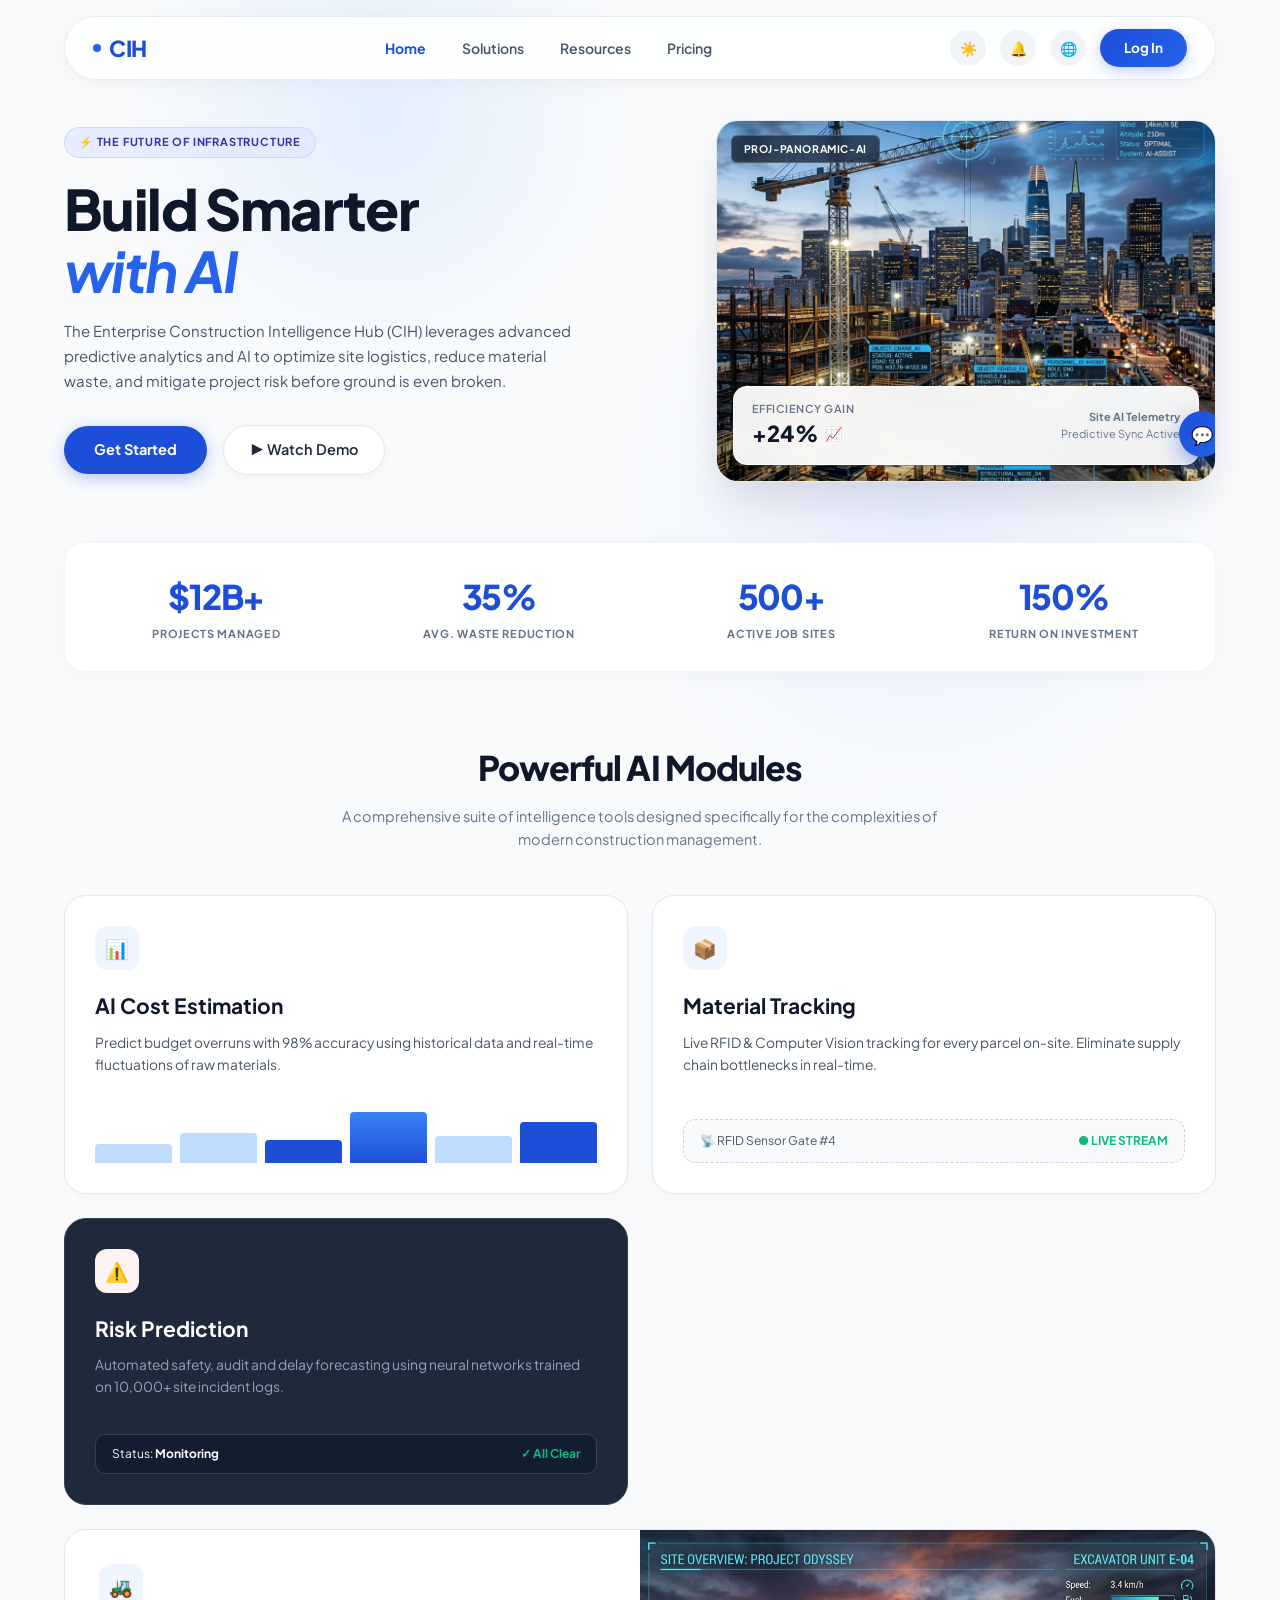
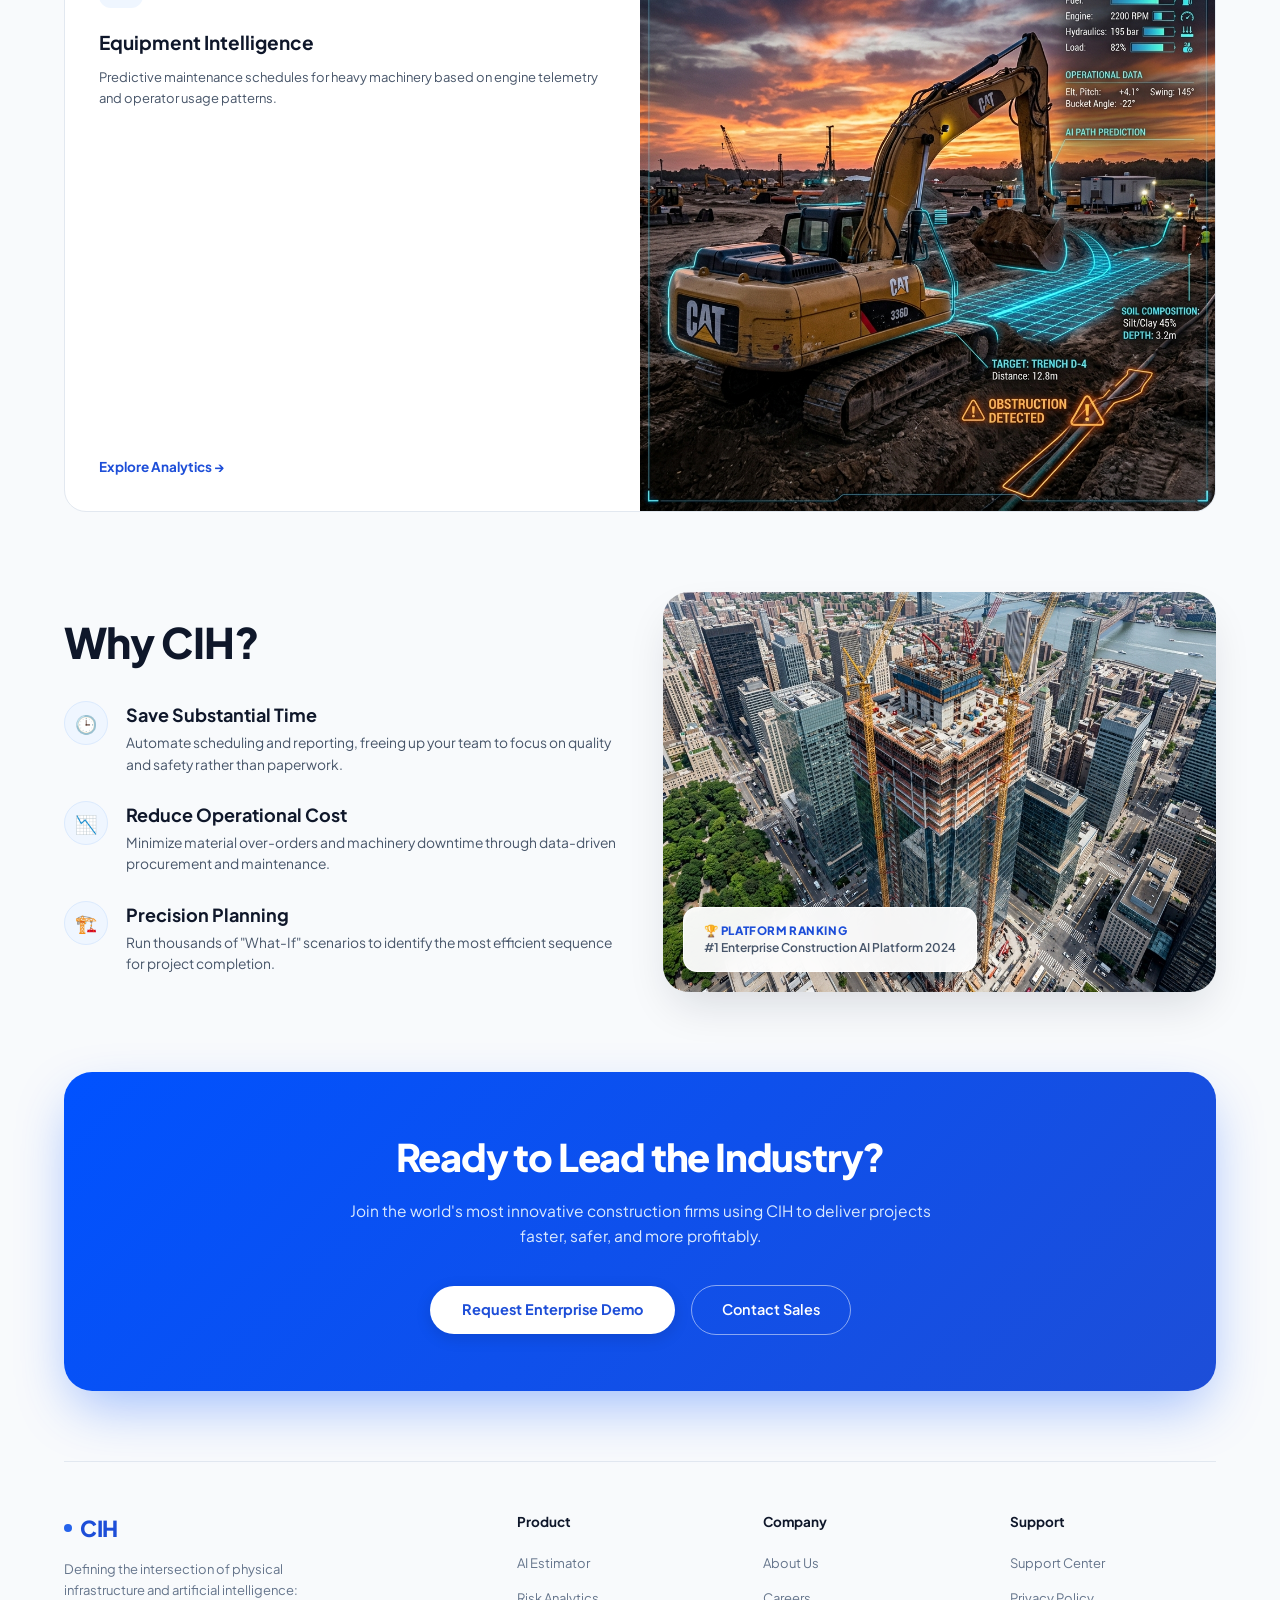
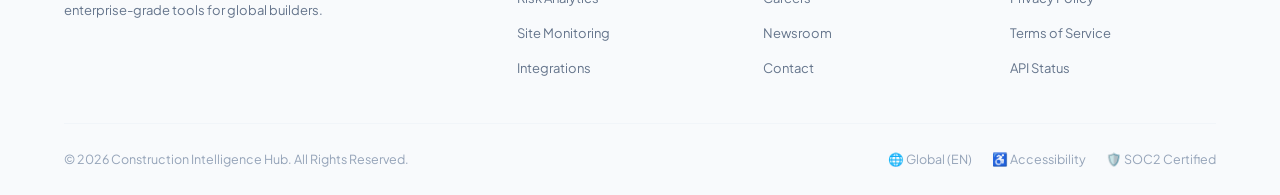
==== index.html @ 2993e9aa "first 2 pages" ====
<!DOCTYPE html>
<html lang="en">
<head>
    <meta charset="UTF-8">
    <meta name="viewport" content="width=device-width, initial-scale=1.0">
    <title>CIH | Construction Intelligent Hub</title>
    <link rel="stylesheet" href="styles/style.css">
    <link rel="icon" href="data:image/svg+xml,<svg xmlns=%22http://www.w3.org/2000/svg%22 viewBox=%220 0 100 100%22><text y=%22.9em%22 font-size=%2290%22>🏗️</text></svg>">
</head>
<body>

    <div class="container">
        <!-- HEADER / NAVIGATION BAR -->
        <div class="navbar-wrapper">
            <nav class="navbar">
                <a href="#" class="logo">
                    <span class="logo-dot"></span> CIH
                </a>
                <ul class="nav-links">
                    <li><a href="#home" class="nav-link active">Home</a></li>
                    <li><a href="#solutions" class="nav-link">Solutions</a></li>
                    <li><a href="#resources" class="nav-link">Resources</a></li>
                    <li><a href="#pricing" class="nav-link">Pricing</a></li>
                </ul>
                <div class="nav-actions">
                    <button class="icon-btn" title="Toggle Light/Dark Theme">☀️</button>
                    <button class="icon-btn" title="Notifications">🔔</button>
                    <button class="icon-btn" title="Language / Region">🌐</button>
                    <a href="dashboard.html" class="login-btn">Log In</a>
                </div>
            </nav>
        </div>

        <!-- HERO SECTION -->
        <section class="hero-section" id="home">
            <div>
                <div class="hero-badge">
                    ⚡ THE FUTURE OF INFRASTRUCTURE
                </div>
                <h1 class="hero-title">
                    Build Smarter<br/><span class="blue-italic">with AI</span>
                </h1>
                <p class="hero-desc">
                    The Enterprise Construction Intelligence Hub (CIH) leverages advanced predictive analytics and AI to optimize site logistics, reduce material waste, and mitigate project risk before ground is even broken.
                </p>
                <div class="hero-buttons">
                    <a href="#" class="btn-primary" onclick="openModal('demoModal'); return false;">Get Started</a>
                    <a href="#" class="btn-secondary" onclick="openModal('demoModal'); return false;">▶ Watch Demo</a>
                </div>
            </div>

            <div>
                <div class="hero-card-frame">
                    <div class="hero-tag-top">PROJ-PANORAMIC-AI</div>
                    <img src="assets/hero_ai.png" class="hero-img" alt="Construction AI Site Telemetry" />
                    <div class="hero-stat-badge">
                        <div>
                            <div class="stat-label-sm">Efficiency Gain</div>
                            <div class="stat-val-lg">+24% <span class="stat-green">📈</span></div>
                        </div>
                        <div style="font-size: 11px; color: #64748B; text-align: right;">
                            <strong>Site AI Telemetry</strong><br/>Predictive Sync Active
                        </div>
                    </div>
                    <div class="hero-orb" title="AI Assistant" onclick="openModal('riskModal')">💬</div>
                </div>
            </div>
        </section>

        <!-- KEY STATS BAR -->
        <section class="stats-bar" id="landingStatsBar">
            <div>
                <div class="stat-number">$12B+</div>
                <div class="stat-desc-label">PROJECTS MANAGED</div>
            </div>
            <div>
                <div class="stat-number">35%</div>
                <div class="stat-desc-label">AVG. WASTE REDUCTION</div>
            </div>
            <div>
                <div class="stat-number">500+</div>
                <div class="stat-desc-label">ACTIVE JOB SITES</div>
            </div>
            <div>
                <div class="stat-number">150%</div>
                <div class="stat-desc-label">RETURN ON INVESTMENT</div>
            </div>
        </section>

        <!-- POWERFUL AI MODULES SECTION -->
        <section id="solutions">
            <div class="section-header">
                <h2 class="section-title">Powerful AI Modules</h2>
                <p class="section-subtitle">
                    A comprehensive suite of intelligence tools designed specifically for the complexities of modern construction management.
                </p>
            </div>

            <div class="modules-grid">
                <!-- Card 1: AI Cost Estimation -->
                <div class="module-card" onclick="openModal('costModal')">
                    <div>
                        <div class="icon-box">📊</div>
                        <h3 class="card-heading">AI Cost Estimation</h3>
                        <p class="card-text">
                            Predict budget overruns with 98% accuracy using historical data and real-time fluctuations of raw materials.
                        </p>
                    </div>
                    <div class="chart-visual">
                        <div class="chart-bar" style="height: 35%;"></div>
                        <div class="chart-bar" style="height: 55%;"></div>
                        <div class="chart-bar active" style="height: 42%;"></div>
                        <div class="chart-bar gradient" style="height: 92%;"></div>
                        <div class="chart-bar" style="height: 48%;"></div>
                        <div class="chart-bar active" style="height: 75%;"></div>
                    </div>
                </div>

                <!-- Card 2: Material Tracking -->
                <div class="module-card" onclick="openModal('materialModal')">
                    <div>
                        <div class="icon-box">📦</div>
                        <h3 class="card-heading">Material Tracking</h3>
                        <p class="card-text">
                            Live RFID & Computer Vision tracking for every parcel on-site. Eliminate supply chain bottlenecks in real-time.
                        </p>
                    </div>
                    <div style="background: #F8FAFC; border-radius: 12px; padding: 12px 16px; border: 1px dashed #CBD5E1; font-size: 12px; color: #475569; display: flex; justify-content: space-between; align-items: center;">
                        <span>📡 RFID Sensor Gate #4</span>
                        <span style="color: #10B981; font-weight: 700;">● LIVE STREAM</span>
                    </div>
                </div>

                <!-- Card 3: Risk Prediction (Dark Theme) -->
                <div class="module-card dark-theme" onclick="openModal('riskModal')">
                    <div>
                        <div class="icon-box red-theme">⚠️</div>
                        <h3 class="card-heading">Risk Prediction</h3>
                        <p class="card-text">
                            Automated safety, audit and delay forecasting using neural networks trained on 10,000+ site incident logs.
                        </p>
                    </div>
                    <div class="dark-status-bar">
                        <span>Status: <strong>Monitoring</strong></span>
                        <span class="status-green">✓ All Clear</span>
                    </div>
                </div>

                <!-- Card 4: Equipment Intelligence Wide Card -->
                <div class="equipment-wide-card" onclick="openModal('equipModal')">
                    <div class="equip-text-side">
                        <div>
                            <div class="icon-box">🚜</div>
                            <h3 class="card-heading" style="font-size: 19px;">Equipment Intelligence</h3>
                            <p class="card-text" style="font-size: 13px; margin-bottom: 12px;">
                                Predictive maintenance schedules for heavy machinery based on engine telemetry and operator usage patterns.
                            </p>
                        </div>
                        <div class="arrow-link">
                            Explore Analytics &rarr;
                        </div>
                    </div>
                    <div>
                        <img src="assets/equipment.png" class="equip-img-side" alt="Equipment Telemetry Analytics" />
                    </div>
                </div>
            </div>
        </section>

        <!-- WHY CIH SECTION -->
        <section class="why-container" id="resources">
            <div>
                <h2 class="section-title" style="font-size: 42px; text-align: left; margin-bottom: 28px;">Why CIH?</h2>
                <div class="why-feature-list">
                    <div class="why-feature-item">
                        <div class="why-icon-bubble">🕒</div>
                        <div>
                            <div class="why-item-heading">Save Substantial Time</div>
                            <div class="why-item-text">
                                Automate scheduling and reporting, freeing up your team to focus on quality and safety rather than paperwork.
                            </div>
                        </div>
                    </div>
                    <div class="why-feature-item">
                        <div class="why-icon-bubble">📉</div>
                        <div>
                            <div class="why-item-heading">Reduce Operational Cost</div>
                            <div class="why-item-text">
                                Minimize material over-orders and machinery downtime through data-driven procurement and maintenance.
                            </div>
                        </div>
                    </div>
                    <div class="why-feature-item">
                        <div class="why-icon-bubble">🏗️</div>
                        <div>
                            <div class="why-item-heading">Precision Planning</div>
                            <div class="why-item-text">
                                Run thousands of "What-If" scenarios to identify the most efficient sequence for project completion.
                            </div>
                        </div>
                    </div>
                </div>
            </div>

            <div>
                <div class="why-image-card">
                    <img src="assets/skyscraper.png" class="why-img" alt="Modern Skyscraper Construction" />
                    <div class="ranking-float-badge">
                        <div class="ranking-tag-head">🏆 Platform Ranking</div>
                        <div class="ranking-tag-body">#1 Enterprise Construction AI Platform 2024</div>
                    </div>
                </div>
            </div>
        </section>

        <!-- CALL TO ACTION BANNER -->
        <section class="cta-box" id="pricing">
            <h2 class="cta-heading">Ready to Lead the Industry?</h2>
            <p class="cta-subheading">
                Join the world's most innovative construction firms using CIH to deliver projects faster, safer, and more profitably.
            </p>
            <div class="cta-btn-group">
                <a href="#" class="cta-white-btn" onclick="openModal('demoModal'); return false;">Request Enterprise Demo</a>
                <a href="#" class="cta-outline-btn" onclick="openModal('salesModal'); return false;">Contact Sales</a>
            </div>
        </section>

        <!-- FOOTER -->
        <footer class="footer-section">
            <div class="footer-columns">
                <div>
                    <a href="#" class="logo" style="margin-bottom: 14px; display: inline-flex;">
                        <span class="logo-dot"></span> CIH
                    </a>
                    <p style="font-size: 13px; color: #64748B; line-height: 1.6; max-width: 300px;">
                        Defining the intersection of physical infrastructure and artificial intelligence: enterprise-grade tools for global builders.
                    </p>
                </div>
                <div>
                    <div class="footer-head">Product</div>
                    <ul class="footer-nav">
                        <li><a href="#" onclick="openModal('costModal'); return false;">AI Estimator</a></li>
                        <li><a href="#" onclick="openModal('riskModal'); return false;">Risk Analytics</a></li>
                        <li><a href="#" onclick="openModal('materialModal'); return false;">Site Monitoring</a></li>
                        <li><a href="#" onclick="openModal('equipModal'); return false;">Integrations</a></li>
                    </ul>
                </div>
                <div>
                    <div class="footer-head">Company</div>
                    <ul class="footer-nav">
                        <li><a href="#">About Us</a></li>
                        <li><a href="#">Careers</a></li>
                        <li><a href="#">Newsroom</a></li>
                        <li><a href="#" onclick="openModal('salesModal'); return false;">Contact</a></li>
                    </ul>
                </div>
                <div>
                    <div class="footer-head">Support</div>
                    <ul class="footer-nav">
                        <li><a href="#">Support Center</a></li>
                        <li><a href="#">Privacy Policy</a></li>
                        <li><a href="#">Terms of Service</a></li>
                        <li><a href="#">API Status</a></li>
                    </ul>
                </div>
            </div>
            <div class="footer-bottom-bar">
                <div>© 2026 Construction Intelligence Hub. All Rights Reserved.</div>
                <div style="display: flex; gap: 20px;">
                    <span>🌐 Global (EN)</span>
                    <span>♿ Accessibility</span>
                    <span>🛡️ SOC2 Certified</span>
                </div>
            </div>
        </footer>
    </div>

    <!-- INTERACTIVE MODAL DIALOGS -->
    <div class="modal-overlay" id="costModal">
        <div class="modal-content">
            <button class="modal-close" onclick="closeModal('costModal')">✕</button>
            <h3 style="font-size: 20px; font-weight: 700; margin-bottom: 8px;">📊 AI Budget Forecast Simulator</h3>
            <p style="font-size: 13px; color: #64748B; margin-bottom: 20px;">Calculate cost risk variance based on raw material fluctuations.</p>
            <div class="form-group">
                <label class="form-label">Base Project Budget ($)</label>
                <input type="number" class="form-input" id="budgetInput" value="25000000" oninput="recalculateCost()">
            </div>
            <div class="form-group">
                <label class="form-label">Material Price Inflation (%)</label>
                <input type="range" min="0" max="30" value="12" style="width: 100%;" id="volatilityInput" oninput="recalculateCost()">
            </div>
            <div style="background: #EFF6FF; border-radius: 12px; padding: 16px; margin-top: 16px;">
                <div style="font-size: 12px; color: #1D4ED8; font-weight: 700;">PREDICTED OVERRUN RISK</div>
                <div style="font-size: 24px; font-weight: 800; color: #0F172A;" id="overrunOutput">+$2,250,000</div>
                <div style="font-size: 12px; color: #10B981; font-weight: 600; margin-top: 4px;">Confidence Accuracy: 98.4%</div>
            </div>
        </div>
    </div>

    <div class="modal-overlay" id="materialModal">
        <div class="modal-content">
            <button class="modal-close" onclick="closeModal('materialModal')">✕</button>
            <h3 style="font-size: 20px; font-weight: 700; margin-bottom: 8px;">📦 Live RFID & Camera Stream</h3>
            <p style="font-size: 13px; color: #64748B; margin-bottom: 16px;">Active parcel feed for Site Zone 4.</p>
            <table style="width: 100%; font-size: 12px; text-align: left; border-collapse: collapse;">
                <tr style="border-bottom: 1px solid #E2E8F0; color: #64748B;">
                    <th style="padding: 8px 0;">Item Description</th>
                    <th>Location</th>
                    <th>Status</th>
                </tr>
                <tr style="border-bottom: 1px solid #F1F5F9;">
                    <td style="padding: 10px 0;">Structural Steel Beams</td>
                    <td>Zone 4 Crane B</td>
                    <td style="color: #10B981; font-weight: 700;">🟢 On-Site</td>
                </tr>
                <tr style="border-bottom: 1px solid #F1F5F9;">
                    <td style="padding: 10px 0;">Ready-Mix Concrete</td>
                    <td>Gate 2 Transit</td>
                    <td style="color: #F59E0B; font-weight: 700;">🟡 In Transit</td>
                </tr>
                <tr>
                    <td style="padding: 10px 0;">Double-Pane Facade Glass</td>
                    <td>Bay A Warehouse</td>
                    <td style="color: #10B981; font-weight: 700;">🟢 Staged</td>
                </tr>
            </table>
        </div>
    </div>

    <div class="modal-overlay" id="riskModal">
        <div class="modal-content">
            <button class="modal-close" onclick="closeModal('riskModal')">✕</button>
            <h3 style="font-size: 20px; font-weight: 700; margin-bottom: 8px;">⚠️ Site Safety & Risk Audit</h3>
            <div style="background: #1E293B; color: #FFF; padding: 16px; border-radius: 14px; margin: 16px 0;">
                <div style="font-size: 12px; color: #94A3B8;">SITE COMPLIANCE SCORE</div>
                <div style="font-size: 32px; font-weight: 800; color: #10B981;">96 / 100</div>
                <div style="font-size: 12px; color: #CBD5E1; margin-top: 6px;">✓ Zero major safety anomalies detected across 42 active sensors.</div>
            </div>
        </div>
    </div>

    <div class="modal-overlay" id="equipModal">
        <div class="modal-content">
            <button class="modal-close" onclick="closeModal('equipModal')">✕</button>
            <h3 style="font-size: 20px; font-weight: 700; margin-bottom: 8px;">🚜 Equipment Telemetry HUD</h3>
            <p style="font-size: 13px; color: #64748B; margin-bottom: 16px;">CAT 349 Excavator (Unit #EX-09)</p>
            <div style="display: flex; gap: 16px;">
                <div style="flex: 1; background: #F8FAFC; padding: 14px; border-radius: 12px; text-align: center;">
                    <div style="font-size: 11px; color: #64748B;">ENGINE HEALTH</div>
                    <div style="font-size: 22px; font-weight: 800; color: #1D4ED8;">99%</div>
                </div>
                <div style="flex: 1; background: #F8FAFC; padding: 14px; border-radius: 12px; text-align: center;">
                    <div style="font-size: 11px; color: #64748B;">PREDICTIVE MAINT.</div>
                    <div style="font-size: 22px; font-weight: 800; color: #10B981;">In 280 hrs</div>
                </div>
            </div>
        </div>
    </div>

    <div class="modal-overlay" id="demoModal">
        <div class="modal-content">
            <button class="modal-close" onclick="closeModal('demoModal')">✕</button>
            <h3 style="font-size: 20px; font-weight: 700; margin-bottom: 8px;">🎯 Request Enterprise Demo</h3>
            <p style="font-size: 13px; color: #64748B; margin-bottom: 20px;">Get a personalized walk-through of the CIH AI platform.</p>
            <div class="form-group">
                <label class="form-label">Full Name</label>
                <input type="text" class="form-input" placeholder="John Doe">
            </div>
            <div class="form-group">
                <label class="form-label">Work Email</label>
                <input type="email" class="form-input" placeholder="john@constructioncorp.com">
            </div>
            <button class="btn-primary" style="width: 100%; justify-content: center; margin-top: 10px;" onclick="alert('Thank you! Our enterprise team will contact you within 2 hours.'); closeModal('demoModal');">Submit Request</button>
        </div>
    </div>

    <div class="modal-overlay" id="salesModal">
        <div class="modal-content">
            <button class="modal-close" onclick="closeModal('salesModal')">✕</button>
            <h3 style="font-size: 20px; font-weight: 700; margin-bottom: 8px;">📞 Contact Sales</h3>
            <p style="font-size: 13px; color: #64748B; margin-bottom: 20px;">Speak with an infrastructure AI specialist.</p>
            <div class="form-group">
                <label class="form-label">Work Email</label>
                <input type="email" class="form-input" placeholder="sales@yourfirm.com">
            </div>
            <div class="form-group">
                <label class="form-label">Message</label>
                <textarea class="form-input" rows="3" placeholder="Tell us about your active projects..."></textarea>
            </div>
            <button class="btn-primary" style="width: 100%; justify-content: center;" onclick="alert('Your message has been sent to our sales team!'); closeModal('salesModal');">Send Message</button>
        </div>

    </div>

    <script src="js/data.js"></script>
    <script src="js/main.js"></script>
</body>
</html>
---- styles/style.css ----
@import url('https://fonts.googleapis.com/css2?family=Plus+Jakarta+Sans:ital,wght@0,300;0,400;0,500;0,600;0,700;0,800;1,400;1,600;1,700&display=swap');

/* --- ROOT VARIABLES & RESET --- */
:root {
    --primary-blue: #1D4ED8;
    --vibrant-blue: #2563EB;
    --light-blue-bg: #EFF6FF;
    --text-navy: #0F172A;
    --text-slate: #475569;
    --text-muted: #64748B;
    --bg-page: #F8FAFC;
    --card-border: #E2E8F0;
    --dark-card-bg: #1E293B;
    --green-success: #10B981;
    --badge-green-bg: #DCFCE7;
    --badge-green-text: #15803D;
    --badge-amber-bg: #FEF3C7;
    --badge-amber-text: #B45309;
    --badge-red-bg: #FEE2E2;
    --badge-red-text: #B91C1C;
}

* {
    box-sizing: border-box;
    margin: 0;
    padding: 0;
    font-family: 'Plus Jakarta Sans', -apple-system, BlinkMacSystemFont, "Segoe UI", Roboto, sans-serif;
    -webkit-font-smoothing: antialiased;
}

body {
    background-color: var(--bg-page);
    color: var(--text-navy);
    line-height: 1.5;
    overflow-x: hidden;
    position: relative;
}

/* Background Ambient Lighting Blobs */
body::before {
    content: '';
    position: absolute;
    top: -150px;
    left: 10%;
    width: 500px;
    height: 500px;
    background: radial-gradient(circle, rgba(219, 234, 254, 0.7) 0%, rgba(246, 248, 252, 0) 70%);
    z-index: -1;
    pointer-events: none;
}

body::after {
    content: '';
    position: absolute;
    top: 200px;
    right: 5%;
    width: 600px;
    height: 600px;
    background: radial-gradient(circle, rgba(224, 231, 255, 0.6) 0%, rgba(246, 248, 252, 0) 70%);
    z-index: -1;
    pointer-events: none;
}

.container {
    max-width: 1200px;
    margin: 0 auto;
    padding: 0 24px;
}

/* --- HEADER / NAVIGATION BAR (LANDING PAGE) --- */
.navbar-wrapper {
    position: sticky;
    top: 16px;
    z-index: 1000;
    margin-top: 16px;
    margin-bottom: 40px;
}

.navbar {
    display: flex;
    justify-content: space-between;
    align-items: center;
    padding: 12px 28px;
    background: rgba(255, 255, 255, 0.85);
    backdrop-filter: blur(18px);
    -webkit-backdrop-filter: blur(18px);
    border: 1px solid rgba(226, 232, 240, 0.8);
    border-radius: 40px;
    box-shadow: 0 4px 24px -2px rgba(15, 23, 42, 0.05);
}

.logo {
    display: flex;
    align-items: center;
    gap: 8px;
    font-size: 22px;
    font-weight: 800;
    color: var(--primary-blue);
    letter-spacing: -0.5px;
    text-decoration: none;
}

.logo-dot {
    width: 8px;
    height: 8px;
    background-color: var(--vibrant-blue);
    border-radius: 50%;
    display: inline-block;
}

.nav-links {
    display: flex;
    gap: 36px;
    align-items: center;
    list-style: none;
}

.nav-link {
    font-size: 14px;
    font-weight: 600;
    color: var(--text-slate);
    text-decoration: none;
    transition: color 0.2s ease;
}

.nav-link:hover, .nav-link.active {
    color: var(--primary-blue);
    font-weight: 700;
}

.nav-actions {
    display: flex;
    align-items: center;
    gap: 14px;
}

.icon-btn {
    width: 36px;
    height: 36px;
    border-radius: 50%;
    background: #F1F5F9;
    display: flex;
    align-items: center;
    justify-content: center;
    color: #64748B;
    font-size: 14px;
    border: none;
    cursor: pointer;
    transition: all 0.2s ease;
}

.icon-btn:hover {
    background: #E2E8F0;
    color: var(--primary-blue);
}

.login-btn {
    background: linear-gradient(135deg, #1D4ED8 0%, #2563EB 100%);
    color: #FFFFFF;
    padding: 9px 24px;
    border-radius: 30px;
    font-size: 13.5px;
    font-weight: 700;
    border: none;
    box-shadow: 0 4px 14px rgba(29, 78, 216, 0.28);
    cursor: pointer;
    text-decoration: none;
    transition: all 0.25s ease;
}

.login-btn:hover {
    transform: translateY(-1px);
    box-shadow: 0 6px 20px rgba(29, 78, 216, 0.38);
}

/* --- HERO SECTION --- */
.hero-section {
    display: grid;
    grid-template-columns: 1.1fr 0.9fr;
    gap: 40px;
    align-items: center;
    margin-bottom: 60px;
}

.hero-badge {
    display: inline-flex;
    align-items: center;
    gap: 6px;
    padding: 6px 14px;
    background: rgba(224, 231, 255, 0.7);
    border: 1px solid rgba(199, 210, 254, 0.8);
    border-radius: 20px;
    color: #3730A3;
    font-size: 11px;
    font-weight: 700;
    letter-spacing: 0.8px;
    text-transform: uppercase;
    margin-bottom: 20px;
}

.hero-title {
    font-size: 56px;
    line-height: 1.1;
    font-weight: 800;
    color: var(--text-navy);
    letter-spacing: -1.6px;
    margin-bottom: 18px;
}

.hero-title span.blue-italic {
    color: var(--vibrant-blue);
    font-style: italic;
    font-weight: 700;
}

.hero-desc {
    font-size: 15px;
    line-height: 1.65;
    color: var(--text-slate);
    max-width: 520px;
    margin-bottom: 32px;
}

.hero-buttons {
    display: flex;
    gap: 16px;
    align-items: center;
}

.btn-primary {
    background: var(--primary-blue);
    color: #FFFFFF !important;
    padding: 13px 30px;
    border-radius: 30px;
    font-size: 14.5px;
    font-weight: 700;
    border: none;
    box-shadow: 0 4px 16px rgba(29, 78, 216, 0.3);
    cursor: pointer;
    text-decoration: none;
    display: inline-flex;
    align-items: center;
    gap: 8px;
    transition: all 0.25s ease;
}

.btn-primary:hover {
    background: #1E40AF;
    transform: translateY(-2px);
    box-shadow: 0 8px 22px rgba(29, 78, 216, 0.4);
}

.btn-secondary {
    background: #FFFFFF;
    color: #1E293B !important;
    padding: 13px 26px;
    border-radius: 30px;
    font-size: 14.5px;
    font-weight: 600;
    border: 1px solid #E2E8F0;
    box-shadow: 0 2px 10px rgba(0, 0, 0, 0.04);
    cursor: pointer;
    text-decoration: none;
    display: inline-flex;
    align-items: center;
    gap: 8px;
    transition: all 0.2s ease;
}

.btn-secondary:hover {
    background: #F8FAFC;
    border-color: #CBD5E1;
}

/* Hero Right Image Frame */
.hero-card-frame {
    position: relative;
    border-radius: 22px;
    overflow: hidden;
    box-shadow: 0 22px 45px -10px rgba(15, 23, 42, 0.15);
    border: 1px solid rgba(226, 232, 240, 0.9);
}

.hero-img {
    width: 100%;
    height: 360px;
    object-fit: cover;
    display: block;
}

.hero-tag-top {
    position: absolute;
    top: 14px;
    left: 14px;
    background: rgba(15, 23, 42, 0.7);
    backdrop-filter: blur(8px);
    color: #FFFFFF;
    font-size: 10.5px;
    font-weight: 700;
    padding: 5px 12px;
    border-radius: 6px;
    letter-spacing: 0.6px;
    border: 1px solid rgba(255, 255, 255, 0.18);
}

.hero-stat-badge {
    position: absolute;
    bottom: 16px;
    left: 16px;
    right: 16px;
    background: rgba(255, 255, 255, 0.94);
    backdrop-filter: blur(14px);
    border-radius: 14px;
    padding: 14px 18px;
    display: flex;
    align-items: center;
    justify-content: space-between;
    box-shadow: 0 10px 25px -5px rgba(0, 0, 0, 0.12);
    border: 1px solid rgba(255, 255, 255, 0.85);
}

.stat-label-sm {
    font-size: 11px;
    font-weight: 600;
    color: var(--text-muted);
    text-transform: uppercase;
    letter-spacing: 0.5px;
}

.stat-val-lg {
    font-size: 22px;
    font-weight: 800;
    color: var(--text-navy);
    display: flex;
    align-items: center;
    gap: 6px;
}

.stat-green {
    color: var(--green-success);
    font-size: 14px;
    font-weight: 700;
}

.hero-orb {
    position: absolute;
    bottom: 24px;
    right: -10px;
    width: 46px;
    height: 46px;
    background: linear-gradient(135deg, #1D4ED8 0%, #2563EB 100%);
    border-radius: 50%;
    display: flex;
    align-items: center;
    justify-content: center;
    color: #FFFFFF;
    box-shadow: 0 8px 22px rgba(29, 78, 216, 0.45);
    cursor: pointer;
    z-index: 10;
    font-size: 18px;
}

/* --- KEY STATS BAR --- */
.stats-bar {
    display: grid;
    grid-template-columns: repeat(4, 1fr);
    gap: 20px;
    background: #FFFFFF;
    border-radius: 20px;
    padding: 28px 20px;
    margin: 45px 0 70px 0;
    box-shadow: 0 4px 25px -2px rgba(15, 23, 42, 0.04);
    border: 1px solid #F1F5F9;
    text-align: center;
}

.stat-number {
    font-size: 34px;
    font-weight: 800;
    color: var(--primary-blue);
    letter-spacing: -1.2px;
    margin-bottom: 4px;
}

.stat-desc-label {
    font-size: 11px;
    font-weight: 700;
    color: var(--text-muted);
    letter-spacing: 0.7px;
    text-transform: uppercase;
}

/* --- SECTION HEADINGS --- */
.section-header {
    text-align: center;
    max-width: 620px;
    margin: 0 auto 44px auto;
}

.section-title {
    font-size: 34px;
    font-weight: 800;
    color: var(--text-navy);
    letter-spacing: -0.9px;
    margin-bottom: 12px;
}

.section-subtitle {
    font-size: 14.5px;
    color: var(--text-muted);
    line-height: 1.6;
}

/* --- AI MODULES GRID --- */
.modules-grid {
    display: grid;
    grid-template-columns: repeat(2, 1fr);
    gap: 24px;
    margin-bottom: 70px;
}

.module-card {
    background: #FFFFFF;
    border-radius: 22px;
    padding: 30px;
    border: 1px solid var(--card-border);
    box-shadow: 0 4px 18px -4px rgba(15, 23, 42, 0.03);
    transition: all 0.3s ease;
    display: flex;
    flex-direction: column;
    justify-content: space-between;
    cursor: pointer;
}

.module-card:hover {
    transform: translateY(-4px);
    box-shadow: 0 14px 32px -6px rgba(15, 23, 42, 0.08);
    border-color: #CBD5E1;
}

.module-card.dark-theme {
    background: var(--dark-card-bg);
    color: #FFFFFF;
    border: 1px solid #334155;
}

.module-card.dark-theme .card-heading {
    color: #FFFFFF;
}

.module-card.dark-theme .card-text {
    color: #94A3B8;
}

.icon-box {
    width: 44px;
    height: 44px;
    border-radius: 12px;
    background: var(--light-blue-bg);
    color: var(--vibrant-blue);
    display: flex;
    align-items: center;
    justify-content: center;
    font-size: 19px;
    margin-bottom: 20px;
}

.icon-box.red-theme {
    background: #FEF2F2;
    color: #EF4444;
}

.card-heading {
    font-size: 21px;
    font-weight: 700;
    color: var(--text-navy);
    margin-bottom: 10px;
}

.card-text {
    font-size: 13.8px;
    line-height: 1.6;
    color: var(--text-slate);
    margin-bottom: 22px;
}

/* AI Cost Bar Visual */
.chart-visual {
    display: flex;
    align-items: flex-end;
    gap: 8px;
    height: 55px;
    margin-top: 10px;
}

.chart-bar {
    flex: 1;
    border-radius: 4px 4px 0 0;
    background: #BFDBFE;
}

.chart-bar.active {
    background: var(--primary-blue);
}

.chart-bar.gradient {
    background: linear-gradient(180deg, #3B82F6 0%, #1D4ED8 100%);
}

/* Dark Card Status Badge */
.dark-status-bar {
    display: flex;
    justify-content: space-between;
    align-items: center;
    background: rgba(15, 23, 42, 0.65);
    padding: 10px 16px;
    border-radius: 10px;
    border: 1px solid #334155;
    margin-top: 14px;
    font-size: 12px;
}

.status-green {
    color: var(--green-success);
    font-weight: 700;
    display: flex;
    align-items: center;
    gap: 5px;
}

/* Equipment Wide Card Layout */
.equipment-wide-card {
    grid-column: span 2;
    display: grid;
    grid-template-columns: 1fr 1fr;
    padding: 0;
    overflow: hidden;
    border-radius: 22px;
    background: #FFFFFF;
    border: 1px solid var(--card-border);
}

.equip-text-side {
    padding: 34px;
    display: flex;
    flex-direction: column;
    justify-content: space-between;
}

.equip-img-side {
    width: 100%;
    height: 100%;
    min-height: 230px;
    object-fit: cover;
}

.arrow-link {
    color: var(--primary-blue);
    font-weight: 700;
    font-size: 13.5px;
    text-decoration: none;
    display: inline-flex;
    align-items: center;
    gap: 6px;
    margin-top: 14px;
}

.arrow-link:hover {
    text-decoration: underline;
}

/* --- WHY CIH SECTION --- */
.why-container {
    display: grid;
    grid-template-columns: 1fr 1fr;
    gap: 45px;
    align-items: center;
    margin: 80px 0;
}

.why-feature-list {
    display: flex;
    flex-direction: column;
    gap: 26px;
}

.why-feature-item {
    display: flex;
    gap: 18px;
    align-items: flex-start;
}

.why-icon-bubble {
    width: 44px;
    height: 44px;
    border-radius: 50%;
    background: var(--light-blue-bg);
    color: var(--primary-blue);
    display: flex;
    align-items: center;
    justify-content: center;
    font-size: 18px;
    flex-shrink: 0;
    border: 1px solid #DBEAFE;
}

.why-item-heading {
    font-size: 18px;
    font-weight: 700;
    color: var(--text-navy);
    margin-bottom: 4px;
}

.why-item-text {
    font-size: 13.8px;
    line-height: 1.55;
    color: var(--text-slate);
}

.why-image-card {
    position: relative;
    border-radius: 26px;
    overflow: hidden;
    box-shadow: 0 20px 45px -10px rgba(15, 23, 42, 0.14);
}

.why-img {
    width: 100%;
    height: 400px;
    object-fit: cover;
    display: block;
}

.ranking-float-badge {
    position: absolute;
    bottom: 20px;
    left: 20px;
    background: rgba(255, 255, 255, 0.95);
    backdrop-filter: blur(12px);
    border-radius: 14px;
    padding: 14px 20px;
    border: 1px solid rgba(255, 255, 255, 0.85);
    box-shadow: 0 8px 25px rgba(0, 0, 0, 0.09);
}

.ranking-tag-head {
    font-size: 11.5px;
    font-weight: 800;
    color: var(--primary-blue);
    text-transform: uppercase;
    letter-spacing: 0.6px;
}

.ranking-tag-body {
    font-size: 12px;
    font-weight: 600;
    color: var(--text-slate);
}

/* --- CALL TO ACTION BANNER --- */
.cta-box {
    background: linear-gradient(135deg, #0052FF 0%, #1D4ED8 100%);
    border-radius: 28px;
    padding: 56px 40px;
    text-align: center;
    color: #FFFFFF;
    margin: 70px 0;
    box-shadow: 0 22px 55px -10px rgba(0, 82, 255, 0.38);
    position: relative;
    overflow: hidden;
}

.cta-heading {
    font-size: 38px;
    font-weight: 800;
    letter-spacing: -1.2px;
    margin-bottom: 14px;
}

.cta-subheading {
    font-size: 15.5px;
    color: #DBEAFE;
    max-width: 600px;
    margin: 0 auto 36px auto;
    line-height: 1.6;
}

.cta-btn-group {
    display: flex;
    gap: 16px;
    justify-content: center;
    align-items: center;
}

.cta-white-btn {
    background: #FFFFFF;
    color: var(--primary-blue) !important;
    padding: 13px 32px;
    border-radius: 30px;
    font-size: 14.5px;
    font-weight: 700;
    border: none;
    box-shadow: 0 4px 16px rgba(0, 0, 0, 0.12);
    cursor: pointer;
    text-decoration: none;
    transition: all 0.25s ease;
}

.cta-white-btn:hover {
    background: #F8FAFC;
    transform: translateY(-2px);
    box-shadow: 0 8px 24px rgba(0, 0, 0, 0.18);
}

.cta-outline-btn {
    background: transparent;
    color: #FFFFFF !important;
    padding: 13px 30px;
    border-radius: 30px;
    font-size: 14.5px;
    font-weight: 600;
    border: 1.5px solid rgba(255, 255, 255, 0.5);
    cursor: pointer;
    text-decoration: none;
    transition: all 0.2s ease;
}

.cta-outline-btn:hover {
    border-color: #FFFFFF;
    background: rgba(255, 255, 255, 0.12);
}

/* --- FOOTER --- */
.footer-section {
    border-top: 1px solid var(--card-border);
    padding-top: 50px;
    margin-top: 60px;
}

.footer-columns {
    display: grid;
    grid-template-columns: 2fr 1fr 1fr 1fr;
    gap: 40px;
    margin-bottom: 44px;
}

.footer-head {
    font-size: 13.5px;
    font-weight: 700;
    color: var(--text-navy);
    margin-bottom: 18px;
}

.footer-nav {
    list-style: none;
    display: flex;
    flex-direction: column;
    gap: 11px;
}

.footer-nav a {
    font-size: 13px;
    color: var(--text-muted);
    text-decoration: none;
    transition: color 0.2s ease;
}

.footer-nav a:hover {
    color: var(--primary-blue);
}

.footer-bottom-bar {
    display: flex;
    justify-content: space-between;
    align-items: center;
    padding: 26px 0;
    border-top: 1px solid #F1F5F9;
    font-size: 12.5px;
    color: #94A3B8;
}

/* --- INTERACTIVE MODAL POPUPS --- */
.modal-overlay {
    position: fixed;
    top: 0;
    left: 0;
    width: 100%;
    height: 100%;
    background: rgba(15, 23, 42, 0.6);
    backdrop-filter: blur(8px);
    z-index: 2000;
    display: flex;
    align-items: center;
    justify-content: center;
    opacity: 0;
    pointer-events: none;
    transition: opacity 0.25s ease;
}

.modal-overlay.active {
    opacity: 1;
    pointer-events: auto;
}

.modal-content {
    background: #FFFFFF;
    border-radius: 24px;
    padding: 36px;
    max-width: 540px;
    width: 90%;
    box-shadow: 0 25px 60px -15px rgba(0, 0, 0, 0.25);
    position: relative;
    transform: translateY(20px);
    transition: transform 0.25s ease;
}

.modal-overlay.active .modal-content {
    transform: translateY(0);
}

.modal-close {
    position: absolute;
    top: 20px;
    right: 20px;
    background: #F1F5F9;
    border: none;
    width: 32px;
    height: 32px;
    border-radius: 50%;
    cursor: pointer;
    font-size: 16px;
    color: #64748B;
    display: flex;
    align-items: center;
    justify-content: center;
}

.modal-close:hover {
    background: #E2E8F0;
    color: #0F172A;
}

.form-group {
    margin-bottom: 16px;
}

.form-label {
    display: block;
    font-size: 13px;
    font-weight: 600;
    color: var(--text-navy);
    margin-bottom: 6px;
}

.form-input {
    width: 100%;
    padding: 10px 14px;
    border-radius: 10px;
    border: 1px solid var(--card-border);
    font-size: 14px;
    outline: none;
    transition: border-color 0.2s ease;
}

.form-input:focus {
    border-color: var(--primary-blue);
}

/* ==========================================================================
   LOGGED-IN DASHBOARD LAYOUT ("SELECT PROJECT") STYLES
   ========================================================================== */
.dash-app {
    display: grid;
    grid-template-columns: 240px 1fr;
    grid-template-rows: 68px 1fr 50px;
    min-height: 100vh;
    background-color: #F8FAFC;
}

/* Top Dashboard Header */
.dash-header {
    grid-column: 1 / -1;
    background: #FFFFFF;
    border-bottom: 1px solid #E2E8F0;
    display: flex;
    align-items: center;
    justify-content: space-between;
    padding: 0 28px;
    z-index: 100;
}

.dash-header-left {
    display: flex;
    align-items: center;
    gap: 36px;
    flex: 1;
}

.dash-search-container {
    position: relative;
    max-width: 380px;
    width: 100%;
}

.dash-search-icon {
    position: absolute;
    left: 14px;
    top: 50%;
    transform: translateY(-50%);
    color: #94A3B8;
    font-size: 14px;
}

.dash-search-input {
    width: 100%;
    padding: 10px 14px 10px 38px;
    background: #F1F5F9;
    border: 1px solid transparent;
    border-radius: 10px;
    font-size: 13.5px;
    color: #0F172A;
    outline: none;
    transition: all 0.2s ease;
}

.dash-search-input:focus {
    background: #FFFFFF;
    border-color: var(--primary-blue);
    box-shadow: 0 0 0 3px rgba(29, 78, 216, 0.1);
}

.dash-header-right {
    display: flex;
    align-items: center;
    gap: 20px;
}

.dash-user-profile {
    display: flex;
    align-items: center;
    gap: 12px;
    padding-left: 16px;
    border-left: 1px solid #E2E8F0;
}

.dash-user-avatar {
    width: 38px;
    height: 38px;
    border-radius: 50%;
    background: #E0E7FF;
    color: var(--primary-blue);
    display: flex;
    align-items: center;
    justify-content: center;
    font-weight: 700;
    font-size: 14px;
    border: 1px solid #C7D2FE;
}

.dash-user-name {
    font-size: 13.5px;
    font-weight: 700;
    color: #0F172A;
    line-height: 1.2;
}

.dash-user-role {
    font-size: 11.5px;
    color: #64748B;
}

/* Left Sidebar Menu */
.dash-sidebar {
    background: #FFFFFF;
    border-right: 1px solid #E2E8F0;
    padding: 24px 16px;
    display: flex;
    flex-direction: column;
    justify-content: space-between;
}

.dash-menu {
    list-style: none;
    display: flex;
    flex-direction: column;
    gap: 6px;
}

.dash-menu-item {
    display: flex;
    align-items: center;
    gap: 12px;
    padding: 11px 16px;
    border-radius: 12px;
    font-size: 13.5px;
    font-weight: 600;
    color: #475569;
    text-decoration: none;
    transition: all 0.2s ease;
}

.dash-menu-item:hover {
    background: #F1F5F9;
    color: var(--primary-blue);
}

.dash-menu-item.active {
    background: var(--vibrant-blue);
    color: #FFFFFF;
    box-shadow: 0 4px 14px rgba(37, 99, 235, 0.3);
}

/* Dashboard Main Content Area */
.dash-main {
    padding: 32px 36px;
    overflow-y: auto;
}

.dash-top-title-row {
    display: flex;
    justify-content: space-between;
    align-items: flex-end;
    margin-bottom: 28px;
}

.dash-page-title {
    font-size: 28px;
    font-weight: 800;
    color: #0F172A;
    letter-spacing: -0.6px;
    margin-bottom: 4px;
}

.dash-page-sub {
    font-size: 14px;
    color: #64748B;
}

.dash-filter-controls {
    display: flex;
    gap: 12px;
}

.dash-btn-filter {
    background: #FFFFFF;
    border: 1px solid #E2E8F0;
    border-radius: 10px;
    padding: 9px 18px;
    font-size: 13px;
    font-weight: 600;
    color: #334155;
    cursor: pointer;
    display: flex;
    align-items: center;
    gap: 8px;
    transition: all 0.2s ease;
    box-shadow: 0 1px 3px rgba(0, 0, 0, 0.04);
}

.dash-btn-filter:hover {
    background: #F8FAFC;
    border-color: #CBD5E1;
}

/* Project Cards Grid */
.dash-project-grid {
    display: grid;
    grid-template-columns: repeat(2, 1fr);
    gap: 24px;
    margin-bottom: 28px;
}

.project-card {
    background: #FFFFFF;
    border: 1px solid #E2E8F0;
    border-radius: 18px;
    padding: 24px;
    box-shadow: 0 4px 20px -4px rgba(15, 23, 42, 0.03);
    transition: all 0.25s ease;
    display: flex;
    flex-direction: column;
    justify-content: space-between;
}

.project-card:hover {
    transform: translateY(-3px);
    box-shadow: 0 12px 28px -6px rgba(15, 23, 42, 0.08);
    border-color: #CBD5E1;
}

.project-card-header {
    display: flex;
    justify-content: space-between;
    align-items: flex-start;
    margin-bottom: 18px;
}

.project-icon-box {
    width: 44px;
    height: 44px;
    border-radius: 12px;
    background: #EFF6FF;
    color: var(--vibrant-blue);
    display: flex;
    align-items: center;
    justify-content: center;
    font-size: 20px;
}

.project-title {
    font-size: 17px;
    font-weight: 700;
    color: #0F172A;
    margin-bottom: 4px;
}

.project-location {
    font-size: 12.5px;
    color: #64748B;
    display: flex;
    align-items: center;
    gap: 4px;
}

/* Status Badges */
.status-pill {
    padding: 4px 12px;
    border-radius: 20px;
    font-size: 11.5px;
    font-weight: 700;
}

.status-pill.on-track {
    background: var(--badge-green-bg);
    color: var(--badge-green-text);
}

.status-pill.in-review {
    background: var(--badge-amber-bg);
    color: var(--badge-amber-text);
}

.status-pill.delayed {
    background: var(--badge-red-bg);
    color: var(--badge-red-text);
}

/* Project Metrics Row */
.project-metrics-row {
    display: grid;
    grid-template-columns: 1fr 1fr;
    gap: 16px;
    margin-bottom: 16px;
}

.project-metric-label {
    font-size: 11px;
    font-weight: 700;
    color: #94A3B8;
    letter-spacing: 0.6px;
    text-transform: uppercase;
}

.project-metric-val {
    font-size: 16px;
    font-weight: 800;
    color: #0F172A;
    margin-top: 2px;
}

/* Progress Bar */
.project-progress-wrapper {
    margin-bottom: 22px;
}

.project-progress-label-row {
    display: flex;
    justify-content: space-between;
    font-size: 12px;
    font-weight: 600;
    color: #64748B;
    margin-bottom: 6px;
}

.project-progress-bar-bg {
    width: 100%;
    height: 7px;
    background: #E2E8F0;
    border-radius: 10px;
    overflow: hidden;
}

.project-progress-fill {
    height: 100%;
    background: var(--vibrant-blue);
    border-radius: 10px;
    transition: width 0.5s ease;
}

/* Project Card Footer */
.project-card-footer {
    display: flex;
    justify-content: space-between;
    align-items: center;
    padding-top: 14px;
    border-top: 1px solid #F1F5F9;
}

.avatar-group {
    display: flex;
    align-items: center;
}

.avatar-circle {
    width: 28px;
    height: 28px;
    border-radius: 50%;
    border: 2px solid #FFFFFF;
    margin-left: -8px;
    object-fit: cover;
    background: #CBD5E1;
    font-size: 10px;
    font-weight: 700;
    display: flex;
    align-items: center;
    justify-content: center;
    color: #334155;
}

.avatar-circle:first-child {
    margin-left: 0;
}

.avatar-circle.more-count {
    background: var(--primary-blue);
    color: #FFFFFF;
    font-size: 10.5px;
}

.project-card-actions {
    display: flex;
    align-items: center;
    gap: 12px;
}

.action-icon-btn {
    background: transparent;
    border: none;
    color: #94A3B8;
    font-size: 15px;
    cursor: pointer;
    transition: color 0.2s ease;
}

.action-icon-btn:hover {
    color: #0F172A;
}

.btn-open-project {
    background: var(--primary-blue);
    color: #FFFFFF !important;
    padding: 8px 18px;
    border-radius: 10px;
    font-size: 13px;
    font-weight: 700;
    border: none;
    cursor: pointer;
    text-decoration: none;
    transition: all 0.2s ease;
}

.btn-open-project:hover {
    background: #1E40AF;
    box-shadow: 0 4px 12px rgba(29, 78, 216, 0.25);
}

/* Dashed "Expand Portfolio" Container */
.dash-new-project-box {
    border: 2px dashed #CBD5E1;
    background: rgba(255, 255, 255, 0.6);
    border-radius: 20px;
    padding: 40px 24px;
    text-align: center;
    position: relative;
    display: flex;
    flex-direction: column;
    align-items: center;
    justify-content: center;
    margin-top: 12px;
}

.dash-plus-icon-circle {
    width: 52px;
    height: 52px;
    border-radius: 50%;
    border: 2px solid #94A3B8;
    color: #64748B;
    display: flex;
    align-items: center;
    justify-content: center;
    font-size: 26px;
    margin-bottom: 12px;
}

.dash-new-proj-btn-floating {
    position: absolute;
    top: 24px;
    right: 24px;
    background: var(--vibrant-blue);
    color: #FFFFFF;
    padding: 10px 22px;
    border-radius: 24px;
    font-size: 13.5px;
    font-weight: 700;
    border: none;
    cursor: pointer;
    display: flex;
    align-items: center;
    gap: 6px;
    box-shadow: 0 4px 14px rgba(37, 99, 235, 0.3);
    transition: all 0.2s ease;
}

.dash-new-proj-btn-floating:hover {
    background: #1D4ED8;
    transform: translateY(-1px);
}

/* Bottom Dashboard Footer */
.dash-footer {
    grid-column: 1 / -1;
    background: #F1F5F9;
    border-top: 1px solid #E2E8F0;
    display: flex;
    align-items: center;
    justify-content: space-between;
    padding: 0 28px;
    font-size: 12px;
    color: #64748B;
}
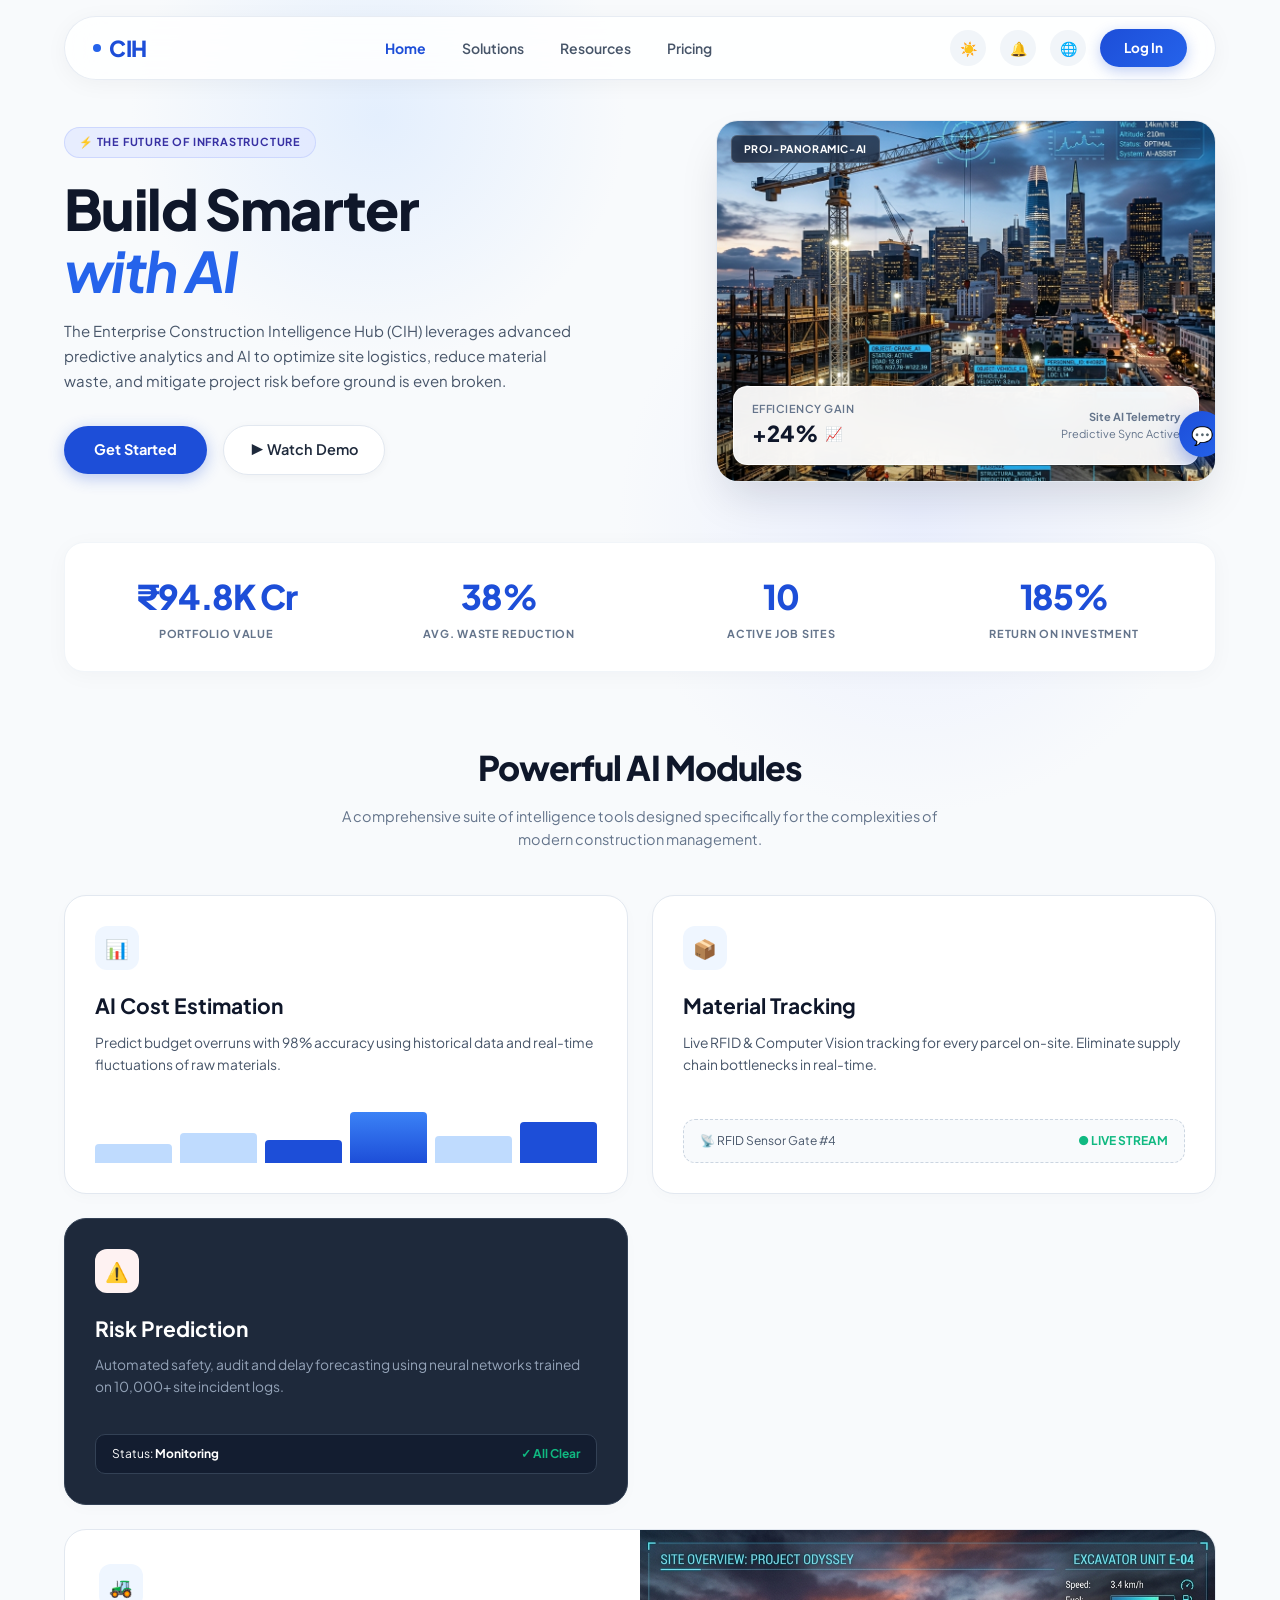
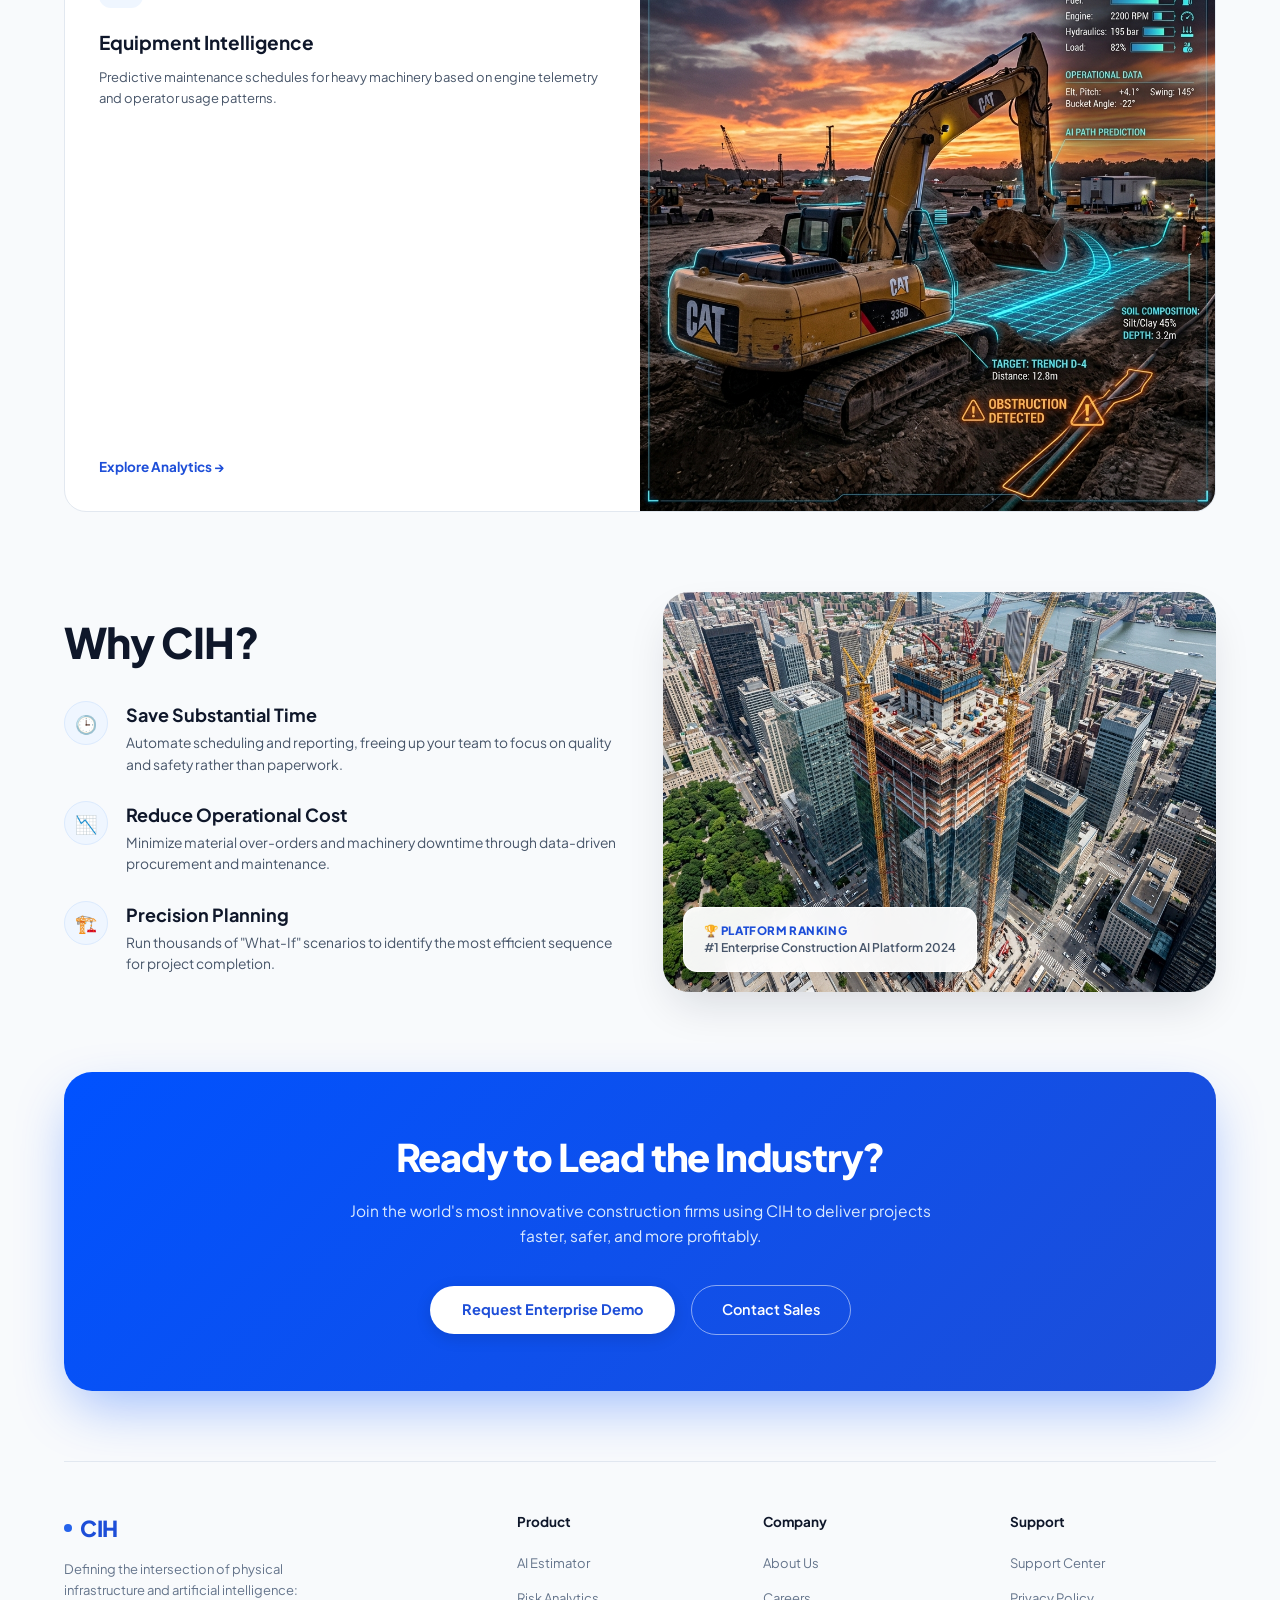
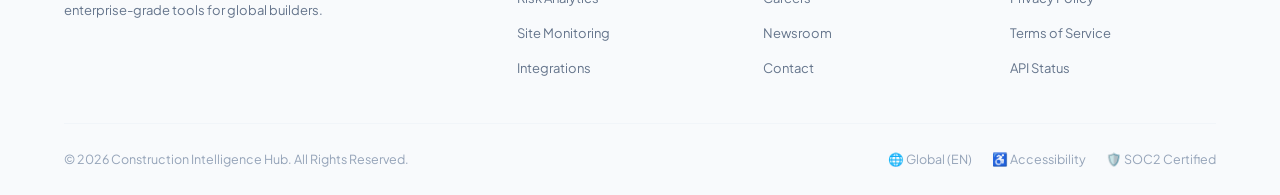
==== commit 61b696a1: "Add requirements.txt, gitignore, and complete Construction Intelligent Hub application codebase" ====
--- a/index.html
+++ b/index.html
@@ -392,8 +392,8 @@
 
     </div>
 
-    <script src="js/data.js"></script>
-    <script src="js/main.js"></script>
+    <script src="js/data.js?v=4.0"></script>
+    <script src="js/main.js?v=4.0"></script>
 </body>
 </html>
 
--- a/styles/style.css
+++ b/styles/style.css
@@ -1338,3 +1338,672 @@
     font-size: 12px;
     color: #64748B;
 }
+
+/* ==========================================================================
+   REDESIGNED DASHBOARD KPI CARDS & ANALYTICS STYLES
+   ========================================================================== */
+.dash-kpi-top-bar {
+    display: flex;
+    justify-content: space-between;
+    align-items: center;
+    margin-bottom: 24px;
+}
+
+.dash-kpi-subtitle {
+    font-size: 15px;
+    color: #475569;
+    font-weight: 500;
+}
+
+.dash-kpi-actions {
+    display: flex;
+    gap: 12px;
+    align-items: center;
+}
+
+.kpi-btn-primary {
+    background: #0052FF;
+    color: #FFFFFF;
+    border: none;
+    padding: 10px 22px;
+    border-radius: 10px;
+    font-size: 13.5px;
+    font-weight: 700;
+    cursor: pointer;
+    display: inline-flex;
+    align-items: center;
+    gap: 8px;
+    box-shadow: 0 4px 14px rgba(0, 82, 255, 0.25);
+    transition: all 0.2s ease;
+}
+
+.kpi-btn-primary:hover {
+    background: #1D4ED8;
+    transform: translateY(-1px);
+    box-shadow: 0 6px 18px rgba(0, 82, 255, 0.35);
+}
+
+.kpi-btn-secondary {
+    background: #FFFFFF;
+    color: #334155;
+    border: 1px solid #E2E8F0;
+    padding: 10px 20px;
+    border-radius: 10px;
+    font-size: 13.5px;
+    font-weight: 600;
+    cursor: pointer;
+    display: inline-flex;
+    align-items: center;
+    gap: 8px;
+    box-shadow: 0 1px 3px rgba(0, 0, 0, 0.04);
+    transition: all 0.2s ease;
+}
+
+.kpi-btn-secondary:hover {
+    background: #F8FAFC;
+    border-color: #CBD5E1;
+}
+
+/* KPI Summary Cards Grid */
+.kpi-cards-grid {
+    display: grid;
+    grid-template-columns: repeat(auto-fit, minmax(200px, 1fr));
+    gap: 20px;
+    margin-bottom: 32px;
+}
+
+.kpi-card {
+    background: #FFFFFF;
+    border: 1px solid #E2E8F0;
+    border-radius: 16px;
+    padding: 22px 24px;
+    box-shadow: 0 2px 10px -2px rgba(15, 23, 42, 0.03);
+    display: flex;
+    flex-direction: column;
+    justify-content: space-between;
+    min-height: 140px;
+    transition: all 0.2s ease;
+}
+
+.kpi-card:hover {
+    transform: translateY(-2px);
+    box-shadow: 0 8px 24px -4px rgba(15, 23, 42, 0.07);
+    border-color: #CBD5E1;
+}
+
+.kpi-card-header {
+    display: flex;
+    justify-content: space-between;
+    align-items: flex-start;
+}
+
+.kpi-icon-box {
+    width: 44px;
+    height: 44px;
+    border-radius: 12px;
+    display: flex;
+    align-items: center;
+    justify-content: center;
+    font-size: 20px;
+}
+
+.kpi-badge {
+    font-size: 12px;
+    font-weight: 700;
+    padding: 2px 0;
+}
+
+.badge-green {
+    color: #10B981;
+}
+
+.badge-slate {
+    color: #64748B;
+}
+
+.badge-red {
+    color: #DC2626;
+}
+
+.badge-amber {
+    color: #D97706;
+}
+
+.kpi-card-body {
+    margin-top: 16px;
+}
+
+.kpi-label {
+    font-size: 13px;
+    font-weight: 600;
+    color: #64748B;
+    margin-bottom: 4px;
+}
+
+.kpi-value {
+    font-size: 28px;
+    font-weight: 800;
+    color: #0F172A;
+    line-height: 1;
+    letter-spacing: -0.5px;
+}
+
+/* Analytics Container & Cards */
+.analytics-container {
+    background: #FFFFFF;
+    border: 1px solid #E2E8F0;
+    border-radius: 20px;
+    padding: 28px;
+    box-shadow: 0 4px 20px -4px rgba(15, 23, 42, 0.03);
+}
+
+.analytics-header {
+    display: flex;
+    justify-content: space-between;
+    align-items: flex-start;
+    margin-bottom: 24px;
+}
+
+.analytics-title {
+    font-size: 22px;
+    font-weight: 800;
+    color: #0F172A;
+    letter-spacing: -0.4px;
+    margin-bottom: 2px;
+}
+
+.analytics-sub {
+    font-size: 13.5px;
+    color: #64748B;
+}
+
+.analytics-grid {
+    display: grid;
+    grid-template-columns: 1.2fr 0.8fr;
+    gap: 24px;
+}
+
+.analytics-card {
+    background: #F8FAFC;
+    border: 1px solid #F1F5F9;
+    border-radius: 14px;
+    padding: 22px;
+}
+
+.progress-item {
+    margin-bottom: 18px;
+}
+
+.progress-item:last-child {
+    margin-bottom: 0;
+}
+
+.progress-item-head {
+    display: flex;
+    justify-content: space-between;
+    font-size: 13px;
+    font-weight: 600;
+    color: #334155;
+    margin-bottom: 6px;
+}
+
+.progress-bar-bg {
+    width: 100%;
+    height: 8px;
+    background: #E2E8F0;
+    border-radius: 10px;
+    overflow: hidden;
+}
+
+.progress-bar-fill {
+    height: 100%;
+    border-radius: 10px;
+    transition: width 0.5s ease;
+}
+
+/* ==========================================================================
+   TEAM MANAGEMENT MODULE & PROJECT WORKSPACE DETAIL STYLES
+   ========================================================================== */
+.team-grid {
+    display: grid;
+    grid-template-columns: repeat(auto-fill, minmax(320px, 1fr));
+    gap: 24px;
+    margin-bottom: 32px;
+}
+
+.team-card {
+    background: #FFFFFF;
+    border: 1px solid #E2E8F0;
+    border-radius: 18px;
+    padding: 24px;
+    box-shadow: 0 4px 20px -4px rgba(15, 23, 42, 0.03);
+    display: flex;
+    flex-direction: column;
+    justify-content: space-between;
+    transition: all 0.25s ease;
+}
+
+.team-card:hover {
+    transform: translateY(-3px);
+    box-shadow: 0 12px 28px -6px rgba(15, 23, 42, 0.08);
+    border-color: #CBD5E1;
+}
+
+.team-card-header {
+    display: flex;
+    gap: 16px;
+    align-items: center;
+    margin-bottom: 16px;
+}
+
+.team-avatar-big {
+    width: 52px;
+    height: 52px;
+    border-radius: 50%;
+    color: #FFFFFF;
+    font-weight: 800;
+    font-size: 18px;
+    display: flex;
+    align-items: center;
+    justify-content: center;
+    box-shadow: 0 4px 12px rgba(0, 0, 0, 0.1);
+    flex-shrink: 0;
+}
+
+.team-name {
+    font-size: 17px;
+    font-weight: 700;
+    color: #0F172A;
+    margin-bottom: 2px;
+}
+
+.team-role {
+    font-size: 12.5px;
+    font-weight: 600;
+    color: #2563EB;
+}
+
+.team-details-list {
+    font-size: 13px;
+    color: #475569;
+    display: flex;
+    flex-direction: column;
+    gap: 8px;
+    margin-bottom: 18px;
+    padding: 12px;
+    background: #F8FAFC;
+    border-radius: 12px;
+}
+
+.skills-wrapper {
+    display: flex;
+    flex-wrap: wrap;
+    gap: 6px;
+    margin-bottom: 18px;
+}
+
+.skill-badge {
+    background: #EFF6FF;
+    color: #1D4ED8;
+    border: 1px solid #DBEAFE;
+    border-radius: 12px;
+    padding: 3px 10px;
+    font-size: 11px;
+    font-weight: 600;
+}
+
+.team-card-footer {
+    display: flex;
+    justify-content: space-between;
+    align-items: center;
+    padding-top: 14px;
+    border-top: 1px solid #F1F5F9;
+}
+
+/* Project Workspace Modal Styles */
+.detail-modal-header {
+    display: flex;
+    justify-content: space-between;
+    align-items: flex-start;
+    padding-bottom: 16px;
+    border-bottom: 1px solid #E2E8F0;
+    margin-bottom: 20px;
+}
+
+.detail-metric-card {
+    background: #F8FAFC;
+    border: 1px solid #E2E8F0;
+    border-radius: 12px;
+    padding: 14px 18px;
+}
+
+.detail-metric-label {
+    font-size: 11px;
+    font-weight: 700;
+    color: #64748B;
+    text-transform: uppercase;
+    letter-spacing: 0.5px;
+}
+
+.detail-metric-val {
+    font-size: 20px;
+    font-weight: 800;
+    color: #0F172A;
+    margin-top: 2px;
+}
+
+/* ==========================================================================
+   SELECTED PROJECT SUMMARY BANNER & BUDGET / MATERIALS MODULE STYLES
+   ========================================================================== */
+.project-summary-banner {
+    background: linear-gradient(135deg, #1E293B 0%, #0F172A 100%);
+    color: #FFFFFF;
+    border-radius: 18px;
+    padding: 24px 28px;
+    margin-bottom: 28px;
+    box-shadow: 0 10px 30px -5px rgba(15, 23, 42, 0.15);
+    border: 1px solid #334155;
+    display: grid;
+    grid-template-columns: 1.2fr 1fr 1fr 1fr;
+    gap: 20px;
+    align-items: center;
+}
+
+.proj-summary-title {
+    font-size: 19px;
+    font-weight: 800;
+    color: #FFFFFF;
+    margin-bottom: 4px;
+}
+
+.proj-summary-sub {
+    font-size: 12.5px;
+    color: #94A3B8;
+}
+
+.proj-summary-metric {
+    background: rgba(255, 255, 255, 0.08);
+    border: 1px solid rgba(255, 255, 255, 0.12);
+    border-radius: 12px;
+    padding: 14px 18px;
+}
+
+.proj-summary-label {
+    font-size: 11px;
+    font-weight: 700;
+    color: #94A3B8;
+    text-transform: uppercase;
+    letter-spacing: 0.5px;
+}
+
+.proj-summary-val {
+    font-size: 20px;
+    font-weight: 800;
+    color: #38BDF8;
+    margin-top: 2px;
+}
+
+/* Data Table Styles for Budget & Materials */
+.cih-data-table {
+    width: 100%;
+    border-collapse: collapse;
+    font-size: 13.5px;
+    text-align: left;
+}
+
+.cih-data-table th {
+    background: #F8FAFC;
+    color: #64748B;
+    font-weight: 700;
+    padding: 12px 16px;
+    border-bottom: 1px solid #E2E8F0;
+    text-transform: uppercase;
+    font-size: 11px;
+    letter-spacing: 0.5px;
+}
+
+.cih-data-table td {
+    padding: 14px 16px;
+    border-bottom: 1px solid #F1F5F9;
+    color: #334155;
+}
+
+.cih-data-table tr:hover td {
+    background: #F8FAFC;
+}
+
+/* ==========================================================================
+   EQUIPMENT TELEMETRY & REPORTS MODULE STYLES
+   ========================================================================== */
+.format-badge {
+    padding: 3px 8px;
+    border-radius: 6px;
+    font-size: 11px;
+    font-weight: 700;
+    text-transform: uppercase;
+}
+
+.format-pdf {
+    background: #FEE2E2;
+    color: #DC2626;
+    border: 1px solid #FECACA;
+}
+
+.format-csv {
+    background: #DCFCE7;
+    color: #15803D;
+    border: 1px solid #BBF7D0;
+}
+
+.format-json {
+    background: #FEF3C7;
+    color: #D97706;
+    border: 1px solid #FDE68A;
+}
+
+.health-meter-bg {
+    width: 100%;
+    height: 8px;
+    background: #E2E8F0;
+    border-radius: 10px;
+    overflow: hidden;
+    margin-top: 6px;
+}
+
+.health-meter-fill {
+    height: 100%;
+    border-radius: 10px;
+    transition: width 0.5s ease;
+}
+
+/* ==========================================================================
+   FLOATING AI ASSISTANT CHATBOT & AI RESPONSE CONTAINER STYLES
+   ========================================================================== */
+.cih-floating-widget-btn {
+    position: fixed;
+    bottom: 24px;
+    right: 24px;
+    width: 60px;
+    height: 60px;
+    border-radius: 50%;
+    background: linear-gradient(135deg, #1D4ED8 0%, #2563EB 100%);
+    color: #FFFFFF;
+    font-size: 26px;
+    border: none;
+    cursor: pointer;
+    box-shadow: 0 10px 25px rgba(37, 99, 235, 0.4);
+    display: flex;
+    align-items: center;
+    justify-content: center;
+    z-index: 99999;
+    transition: all 0.3s cubic-bezier(0.4, 0, 0.2, 1);
+}
+
+.cih-floating-widget-btn:hover {
+    transform: scale(1.08) translateY(-2px);
+    box-shadow: 0 14px 30px rgba(37, 99, 235, 0.5);
+}
+
+.cih-chat-window {
+    position: fixed;
+    bottom: 96px;
+    right: 24px;
+    width: 380px;
+    height: 520px;
+    background: #FFFFFF;
+    border-radius: 18px;
+    box-shadow: 0 20px 40px rgba(15, 23, 42, 0.2);
+    border: 1px solid #E2E8F0;
+    display: flex;
+    flex-direction: column;
+    z-index: 99998;
+    overflow: hidden;
+    transition: all 0.3s ease;
+}
+
+.cih-chat-header {
+    background: linear-gradient(135deg, #0F172A 0%, #1E293B 100%);
+    color: #FFFFFF;
+    padding: 16px 20px;
+    display: flex;
+    justify-content: space-between;
+    align-items: center;
+}
+
+.cih-chat-header-title {
+    font-size: 15px;
+    font-weight: 700;
+}
+
+.cih-chat-header-sub {
+    font-size: 11px;
+    color: #94A3B8;
+}
+
+.cih-chat-body {
+    flex: 1;
+    padding: 16px;
+    overflow-y: auto;
+    background: #F8FAFC;
+    display: flex;
+    flex-direction: column;
+    gap: 12px;
+}
+
+.chat-bubble {
+    max-width: 85%;
+    padding: 10px 14px;
+    border-radius: 14px;
+    font-size: 13px;
+    line-height: 1.5;
+}
+
+.chat-bubble-ai {
+    background: #FFFFFF;
+    color: #1E293B;
+    border: 1px solid #E2E8F0;
+    align-self: flex-start;
+    border-bottom-left-radius: 4px;
+    box-shadow: 0 2px 6px rgba(0, 0, 0, 0.04);
+}
+
+.chat-bubble-user {
+    background: #2563EB;
+    color: #FFFFFF;
+    align-self: flex-end;
+    border-bottom-right-radius: 4px;
+}
+
+.cih-chat-footer {
+    padding: 12px 14px;
+    background: #FFFFFF;
+    border-top: 1px solid #E2E8F0;
+    display: flex;
+    gap: 8px;
+}
+
+.cih-chat-input {
+    flex: 1;
+    padding: 10px 14px;
+    border-radius: 10px;
+    border: 1px solid #CBD5E1;
+    font-size: 13px;
+    outline: none;
+}
+
+.cih-chat-send {
+    background: #2563EB;
+    color: #FFFFFF;
+    border: none;
+    padding: 0 16px;
+    border-radius: 10px;
+    cursor: pointer;
+    font-weight: 700;
+}
+
+.ai-output-box {
+    background: #F8FAFC;
+    border: 1px solid #E2E8F0;
+    border-radius: 12px;
+    padding: 18px;
+    font-size: 13.5px;
+    line-height: 1.6;
+    color: #1E293B;
+    margin-top: 14px;
+}
+
+.ai-heading-3 {
+    font-size: 16px;
+    font-weight: 800;
+    color: #1D4ED8;
+    margin-top: 12px;
+    /* --- AI INSIGHTS VIBRANT TAB SYSTEM --- */
+.ai-tabs-container {
+    display: inline-flex;
+    gap: 10px;
+    background: #F1F5F9;
+    padding: 6px;
+    border-radius: 12px;
+    border: 1px solid #CBD5E1;
+    margin-bottom: 24px;
+    box-shadow: inset 0 1px 3px rgba(0, 0, 0, 0.05);
+}
+
+.ai-tab-btn {
+    padding: 11px 22px;
+    font-size: 14px;
+    font-weight: 700;
+    color: #475569;
+    background: #FFFFFF;
+    border: 1px solid #CBD5E1;
+    border-radius: 8px;
+    cursor: pointer;
+    transition: all 0.25s cubic-bezier(0.4, 0, 0.2, 1);
+    display: inline-flex;
+    align-items: center;
+    justify-content: center;
+    gap: 8px;
+    box-shadow: 0 1px 3px rgba(0, 0, 0, 0.04);
+}
+
+.ai-tab-btn:hover {
+    color: #1D4ED8;
+    background: #FFFFFF;
+    border-color: #93C5FD;
+    transform: translateY(-1px);
+    box-shadow: 0 4px 12px rgba(37, 99, 235, 0.12);
+}
+
+.ai-tab-btn.active {
+    color: #FFFFFF !important;
+    background: linear-gradient(135deg, #2563EB 0%, #1D4ED8 100%) !important;
+    border: 1px solid #1E40AF !important;
+    box-shadow: 0 4px 14px rgba(37, 99, 235, 0.3) !important;
+    font-weight: 800 !important;
+}
+
+
+
+
+
+
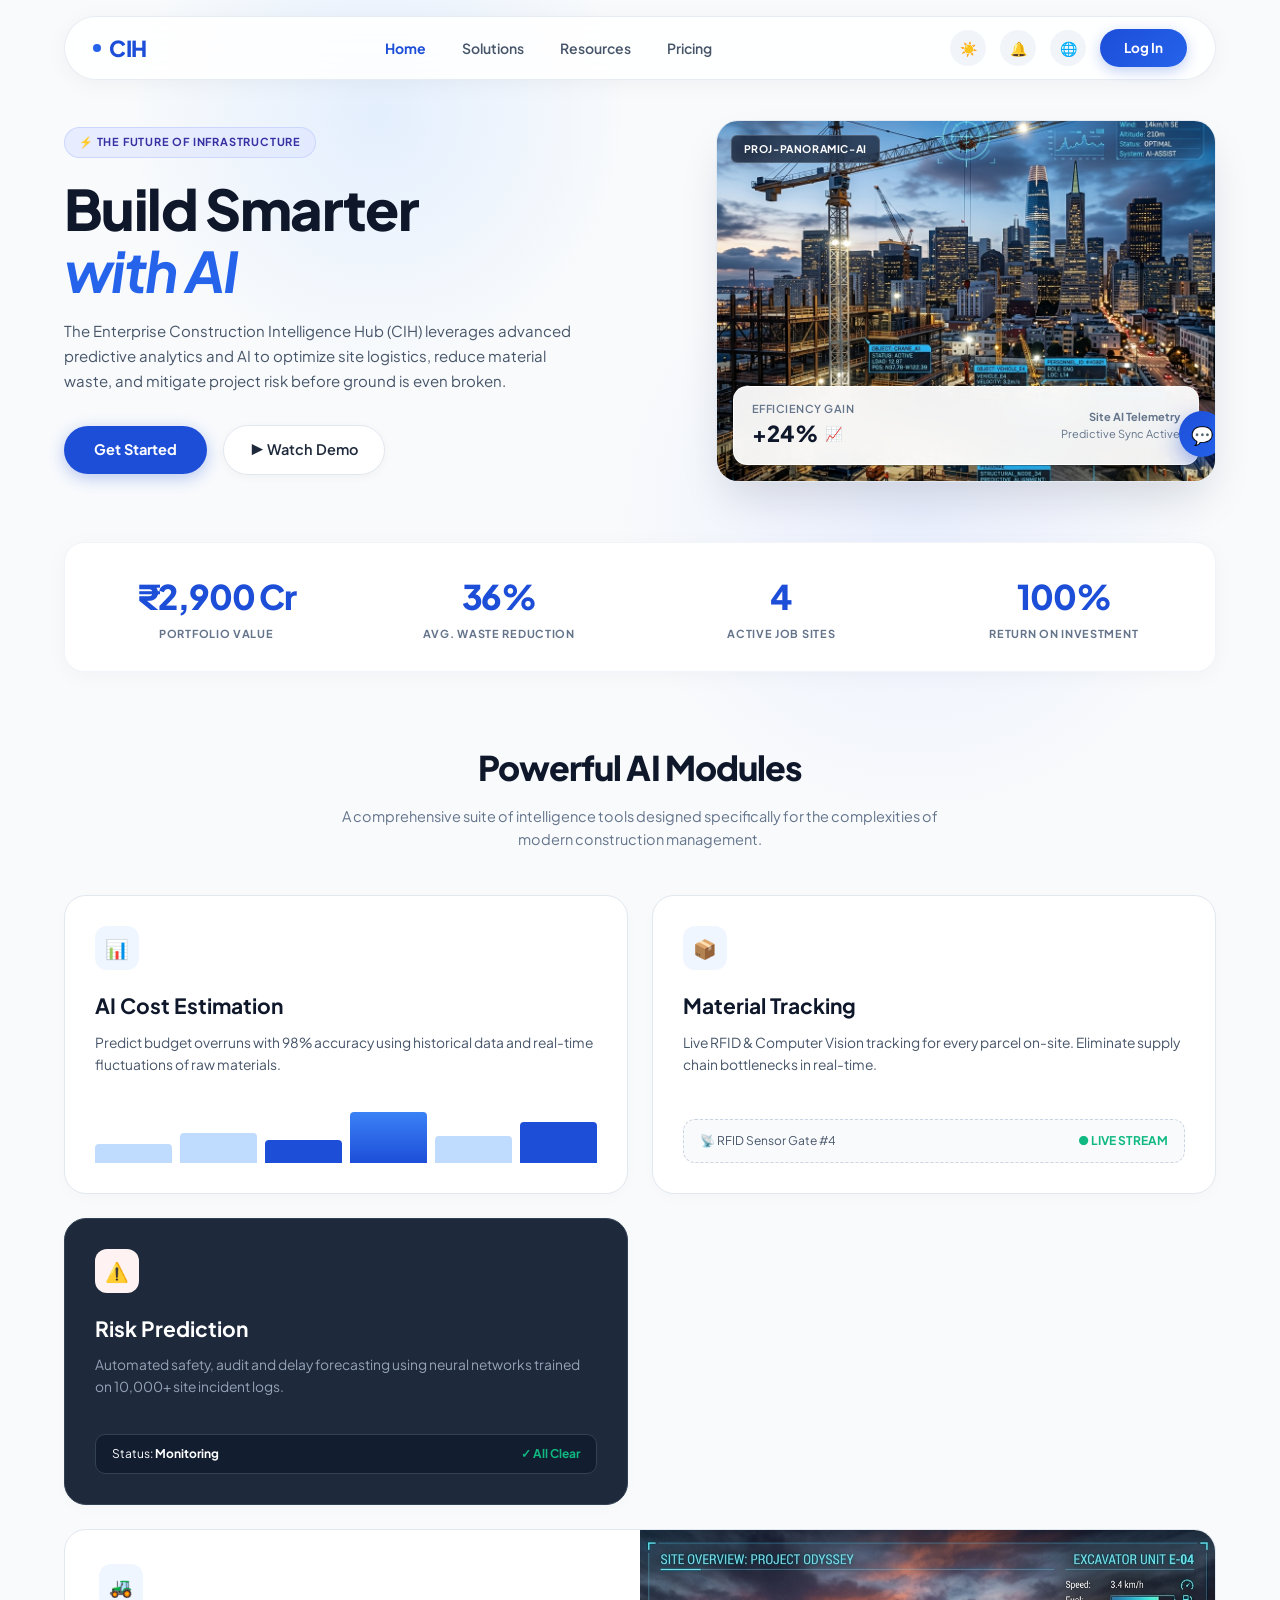
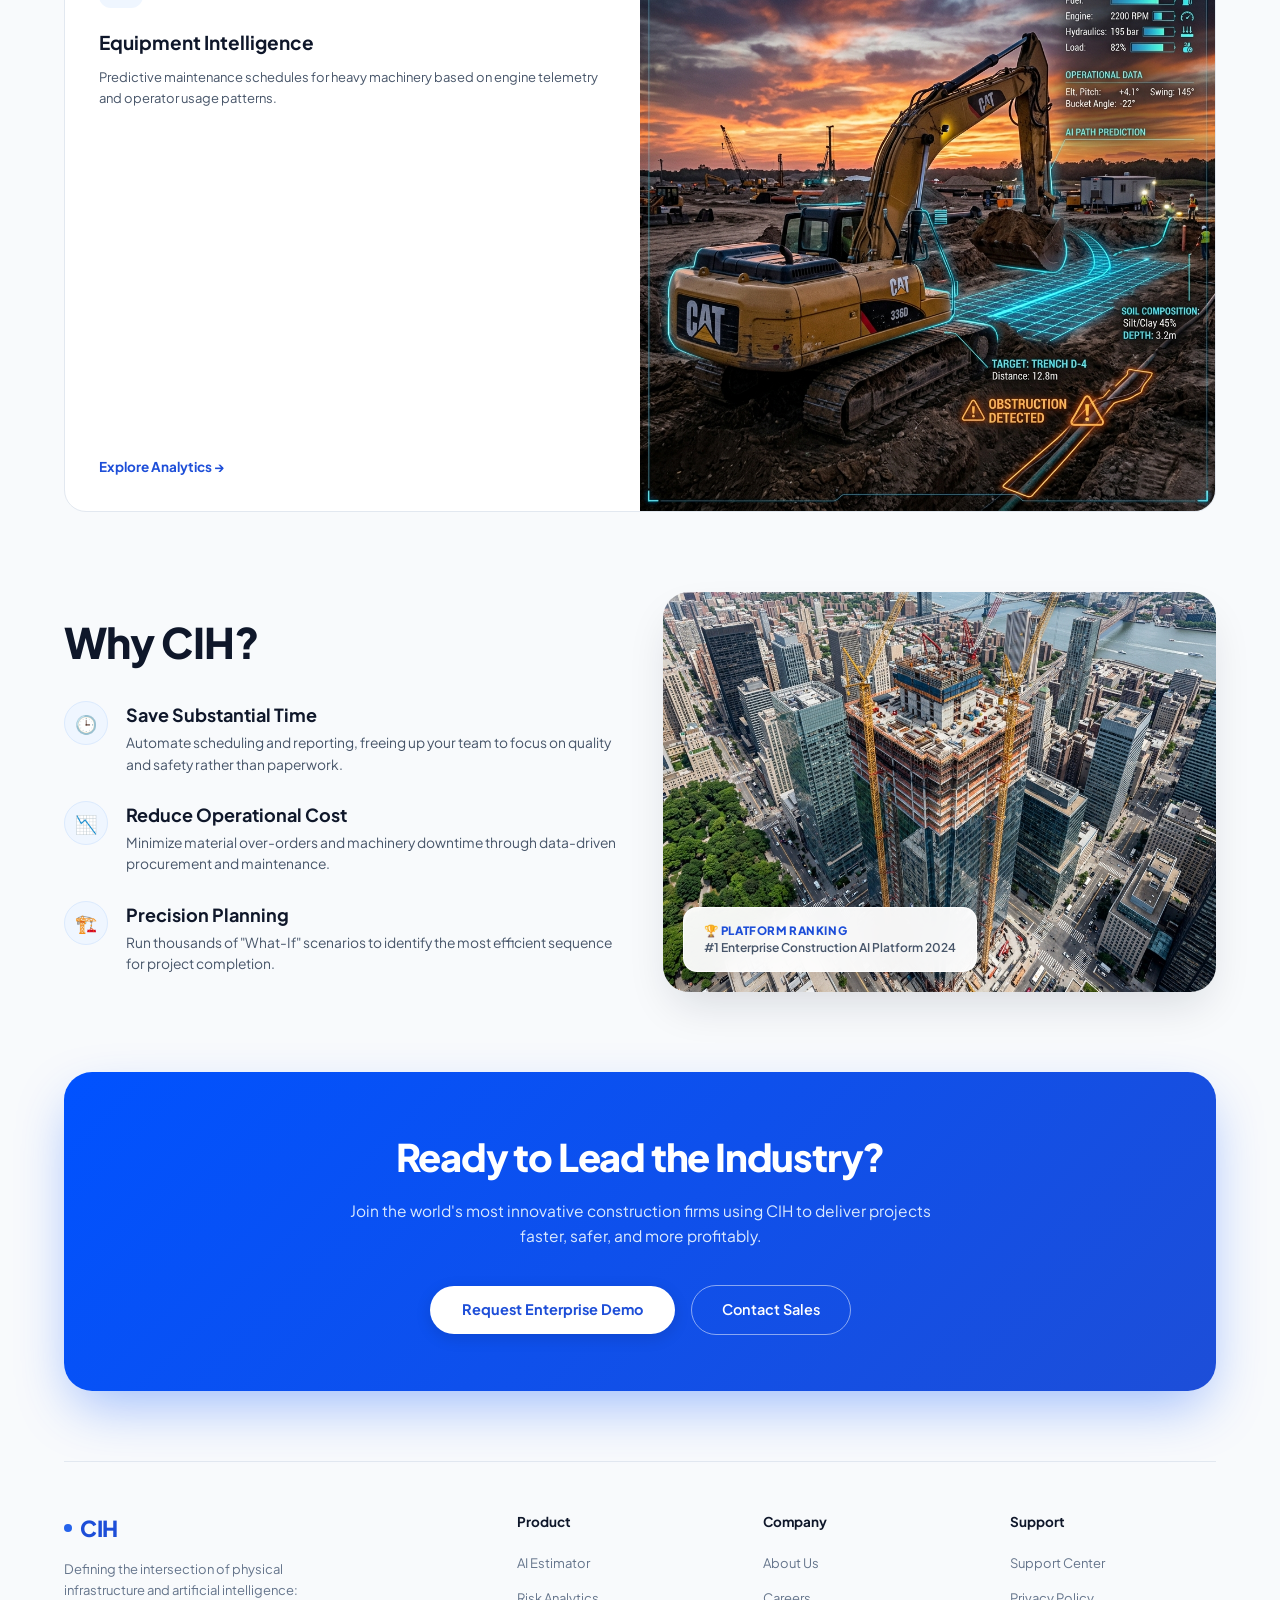
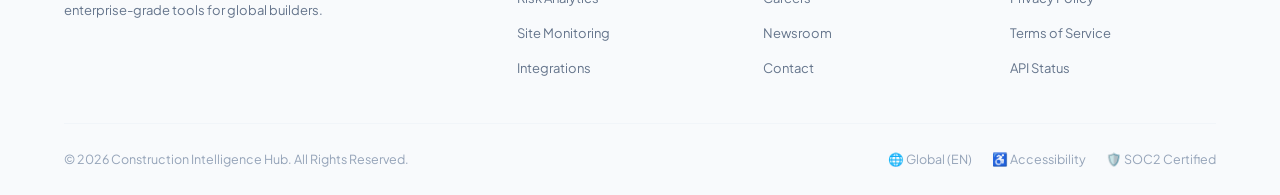
==== commit 24525dc3: "handle data part" ====
--- a/index.html
+++ b/index.html
@@ -392,8 +392,8 @@
 
     </div>
 
-    <script src="js/data.js?v=4.0"></script>
-    <script src="js/main.js?v=4.0"></script>
+    <script src="js/data.js?v=30.0"></script>
+    <script src="js/main.js?v=30.0"></script>
 </body>
 </html>
 
--- a/styles/style.css
+++ b/styles/style.css
@@ -2,6 +2,7 @@
 
 /* --- ROOT VARIABLES & RESET --- */
 :root {
+    --primary: #2563EB;
     --primary-blue: #1D4ED8;
     --vibrant-blue: #2563EB;
     --light-blue-bg: #EFF6FF;
@@ -1957,7 +1958,20 @@
     font-weight: 800;
     color: #1D4ED8;
     margin-top: 12px;
-    /* --- AI INSIGHTS VIBRANT TAB SYSTEM --- */
+}
+
+@keyframes spin {
+    0% { transform: rotate(0deg); }
+    100% { transform: rotate(360deg); }
+}
+
+.cih-spinner {
+    display: inline-block;
+    border-radius: 50%;
+    animation: spin 0.85s linear infinite;
+}
+
+/* --- AI INSIGHTS VIBRANT TAB SYSTEM --- */
 .ai-tabs-container {
     display: inline-flex;
     gap: 10px;
@@ -2002,8 +2016,610 @@
     font-weight: 800 !important;
 }
 
-
-
-
-
-
+@keyframes cihSpin {
+    0% { transform: rotate(0deg); }
+    100% { transform: rotate(360deg); }
+}
+
+.cih-spinner {
+    display: inline-block;
+    animation: cihSpin 0.8s linear infinite;
+}
+
+
+
+/* ===================================================================
+   MATERIAL ESTIMATOR — CONVERSATIONAL WIZARD STYLES
+   =================================================================== */
+
+/* Override modal max-width for the wider wizard */
+.mat-wizard-modal {
+    max-width: 720px;
+    width: 95vw;
+    max-height: 88vh;
+    overflow-y: auto;
+    padding: 28px 32px;
+}
+
+/* Wizard Header */
+.mat-wizard-header {
+    display: flex;
+    align-items: center;
+    gap: 16px;
+    margin-bottom: 20px;
+}
+
+.mat-wizard-header-icon {
+    font-size: 36px;
+    width: 60px;
+    height: 60px;
+    background: linear-gradient(135deg, #EFF6FF 0%, #DBEAFE 100%);
+    border-radius: 16px;
+    display: flex;
+    align-items: center;
+    justify-content: center;
+    flex-shrink: 0;
+    border: 1px solid #BFDBFE;
+}
+
+.mat-wizard-title {
+    font-size: 20px;
+    font-weight: 800;
+    color: #0F172A;
+    margin: 0 0 4px;
+}
+
+.mat-wizard-subtitle {
+    font-size: 13px;
+    color: #64748B;
+    margin: 0;
+    line-height: 1.5;
+}
+
+/* AI intro message bubble */
+.mat-wizard-ai-message {
+    display: flex;
+    align-items: flex-start;
+    gap: 12px;
+    background: linear-gradient(135deg, #F0FDF4 0%, #DCFCE7 100%);
+    border: 1px solid #BBF7D0;
+    border-radius: 12px;
+    padding: 14px 16px;
+    margin-bottom: 22px;
+    font-size: 13.5px;
+    color: #14532D;
+    line-height: 1.6;
+}
+
+.mat-wizard-ai-dot {
+    flex-shrink: 0;
+    width: 10px;
+    height: 10px;
+    background: #10B981;
+    border-radius: 50%;
+    margin-top: 5px;
+    box-shadow: 0 0 0 3px rgba(16, 185, 129, 0.2);
+    animation: wizPulse 2s infinite;
+}
+
+@keyframes wizPulse {
+    0%, 100% { box-shadow: 0 0 0 3px rgba(16, 185, 129, 0.2); }
+    50%       { box-shadow: 0 0 0 6px rgba(16, 185, 129, 0.08); }
+}
+
+.mat-wizard-ai-message p { margin: 0; }
+
+/* Question form container */
+.mat-wizard-form {
+    display: flex;
+    flex-direction: column;
+    gap: 22px;
+}
+
+/* Individual question block */
+.mat-wizard-question {
+    background: #FAFAFA;
+    border: 1px solid #E2E8F0;
+    border-radius: 12px;
+    padding: 16px 18px;
+    transition: border-color 0.2s;
+}
+
+.mat-wizard-question:focus-within {
+    border-color: #93C5FD;
+    box-shadow: 0 0 0 3px rgba(37, 99, 235, 0.07);
+}
+
+/* Numbered question label */
+.mat-wizard-q-label {
+    display: flex;
+    align-items: center;
+    gap: 10px;
+    font-size: 14px;
+    font-weight: 700;
+    color: #0F172A;
+    margin-bottom: 12px;
+}
+
+.mat-wizard-q-num {
+    width: 24px;
+    height: 24px;
+    border-radius: 50%;
+    background: linear-gradient(135deg, #2563EB, #1D4ED8);
+    color: #FFF;
+    font-size: 12px;
+    font-weight: 800;
+    display: inline-flex;
+    align-items: center;
+    justify-content: center;
+    flex-shrink: 0;
+}
+
+/* Input override inside wizard */
+.mat-wizard-input {
+    margin-top: 0;
+    background: #FFFFFF;
+    border-color: #CBD5E1;
+}
+
+.mat-wizard-input:focus {
+    border-color: #2563EB;
+}
+
+.mat-wizard-input-label {
+    display: block;
+    font-size: 12px;
+    font-weight: 700;
+    color: #475569;
+    margin-bottom: 6px;
+    text-transform: uppercase;
+    letter-spacing: 0.4px;
+}
+
+/* Side-by-side row layout */
+.mat-wizard-row {
+    display: flex;
+    gap: 14px;
+}
+
+/* Hint text */
+.mat-wizard-hint {
+    font-size: 12px;
+    color: #94A3B8;
+    margin-top: 7px;
+    line-height: 1.4;
+}
+
+/* Option card grids */
+.mat-wizard-option-grid {
+    display: grid;
+    grid-template-columns: repeat(6, 1fr);
+    gap: 8px;
+}
+
+.mat-wizard-option-grid-5 {
+    grid-template-columns: repeat(5, 1fr);
+}
+
+.mat-wizard-option-grid-3 {
+    grid-template-columns: repeat(3, 1fr);
+}
+
+/* Option card button */
+.mat-wizard-opt {
+    display: flex;
+    flex-direction: column;
+    align-items: center;
+    justify-content: center;
+    gap: 5px;
+    padding: 10px 6px;
+    background: #FFFFFF;
+    border: 1.5px solid #E2E8F0;
+    border-radius: 10px;
+    font-size: 20px;
+    color: #334155;
+    cursor: pointer;
+    transition: all 0.18s cubic-bezier(0.4, 0, 0.2, 1);
+    line-height: 1.2;
+}
+
+.mat-wizard-opt span {
+    font-size: 11px;
+    font-weight: 700;
+    color: #475569;
+    text-align: center;
+}
+
+.mat-wizard-opt:hover {
+    border-color: #93C5FD;
+    background: #EFF6FF;
+    transform: translateY(-2px);
+    box-shadow: 0 4px 12px rgba(37, 99, 235, 0.12);
+}
+
+.mat-wizard-opt:hover span {
+    color: #1D4ED8;
+}
+
+.mat-wizard-opt.selected {
+    background: linear-gradient(135deg, #2563EB 0%, #1D4ED8 100%);
+    border-color: #1D4ED8;
+    color: #FFFFFF;
+    box-shadow: 0 4px 14px rgba(37, 99, 235, 0.35);
+    transform: translateY(-2px);
+}
+
+.mat-wizard-opt.selected span {
+    color: #FFFFFF;
+}
+
+/* Quality cards — taller variant with description */
+.mat-wizard-opt-quality {
+    padding: 14px 12px;
+    gap: 4px;
+    align-items: flex-start;
+    text-align: left;
+}
+
+.mat-quality-icon {
+    font-size: 18px;
+    margin-bottom: 2px;
+}
+
+.mat-quality-name {
+    font-size: 13px;
+    font-weight: 800;
+    color: #0F172A;
+}
+
+.mat-wizard-opt-quality.selected .mat-quality-name,
+.mat-wizard-opt-quality.selected .mat-quality-desc {
+    color: #FFFFFF;
+}
+
+.mat-quality-desc {
+    font-size: 11px;
+    color: #64748B;
+    line-height: 1.4;
+    white-space: normal;
+}
+
+/* Floors stepper */
+.mat-wizard-stepper {
+    display: flex;
+    align-items: center;
+    gap: 0;
+    border: 1.5px solid #CBD5E1;
+    border-radius: 10px;
+    overflow: hidden;
+    background: #FFFFFF;
+}
+
+.mat-stepper-btn {
+    width: 38px;
+    height: 42px;
+    background: #F8FAFC;
+    border: none;
+    font-size: 18px;
+    font-weight: 700;
+    color: #475569;
+    cursor: pointer;
+    transition: background 0.15s, color 0.15s;
+    flex-shrink: 0;
+}
+
+.mat-stepper-btn:hover {
+    background: #EFF6FF;
+    color: #2563EB;
+}
+
+.mat-stepper-input {
+    flex: 1;
+    border: none !important;
+    border-radius: 0 !important;
+    text-align: center;
+    font-weight: 800;
+    font-size: 16px;
+    padding: 10px 0;
+    box-shadow: none !important;
+    outline: none !important;
+    background: #FFFFFF !important;
+}
+
+.mat-wizard-floors-hint {
+    font-size: 11.5px;
+    color: #2563EB;
+    font-weight: 700;
+    margin-top: 6px;
+    text-align: center;
+}
+
+/* Wizard Footer */
+.mat-wizard-footer {
+    display: flex;
+    align-items: center;
+    justify-content: space-between;
+    gap: 16px;
+    margin-top: 24px;
+    padding-top: 20px;
+    border-top: 1px solid #E2E8F0;
+    flex-wrap: wrap;
+}
+
+.mat-wizard-footer-hint {
+    font-size: 12px;
+    color: #94A3B8;
+    flex: 1;
+    min-width: 200px;
+}
+
+/* Submit button */
+.mat-wizard-submit-btn {
+    display: inline-flex;
+    align-items: center;
+    gap: 10px;
+    padding: 13px 26px;
+    background: linear-gradient(135deg, #2563EB 0%, #1D4ED8 100%);
+    color: #FFFFFF;
+    border: none;
+    border-radius: 12px;
+    font-size: 14.5px;
+    font-weight: 800;
+    cursor: pointer;
+    transition: all 0.22s cubic-bezier(0.4, 0, 0.2, 1);
+    box-shadow: 0 4px 16px rgba(37, 99, 235, 0.35);
+    white-space: nowrap;
+}
+
+.mat-wizard-submit-btn:hover {
+    background: linear-gradient(135deg, #1D4ED8 0%, #1E40AF 100%);
+    transform: translateY(-2px);
+    box-shadow: 0 8px 24px rgba(37, 99, 235, 0.45);
+}
+
+.mat-wizard-submit-btn:active {
+    transform: translateY(0);
+}
+
+.mat-wizard-btn-icon {
+    font-size: 18px;
+    animation: rocketBounce 1.8s ease-in-out infinite;
+}
+
+@keyframes rocketBounce {
+    0%, 100% { transform: translateY(0); }
+    50%       { transform: translateY(-3px); }
+}
+
+/* Responsive: stack on small screens */
+@media (max-width: 600px) {
+    .mat-wizard-option-grid {
+        grid-template-columns: repeat(3, 1fr);
+    }
+    .mat-wizard-option-grid-5 {
+        grid-template-columns: repeat(3, 1fr);
+    }
+    .mat-wizard-option-grid-3 {
+        grid-template-columns: 1fr;
+    }
+    .mat-wizard-row {
+        flex-direction: column;
+    }
+    .mat-wizard-modal {
+        padding: 20px 16px;
+    }
+    .mat-wizard-footer {
+        flex-direction: column;
+        align-items: stretch;
+    }
+    .mat-wizard-submit-btn {
+        justify-content: center;
+    }
+}
+
+/* --- 3-step wizard progress, tiles, step panels --- */
+.mat-wizard-progress {
+    display: flex;
+    align-items: center;
+    gap: 0;
+    margin: 0 0 22px;
+    padding: 12px 8px 14px;
+    background: #F8FAFC;
+    border: 1px solid #E2E8F0;
+    border-radius: 12px;
+}
+
+.mat-wizard-progress-step {
+    display: flex;
+    flex-direction: column;
+    align-items: center;
+    gap: 6px;
+    flex: 1;
+    min-width: 0;
+}
+
+.mat-wizard-progress-num {
+    width: 30px;
+    height: 30px;
+    border-radius: 50%;
+    background: #E2E8F0;
+    color: #64748B;
+    font-size: 13px;
+    font-weight: 800;
+    display: inline-flex;
+    align-items: center;
+    justify-content: center;
+    transition: background 0.25s, color 0.25s, box-shadow 0.25s;
+}
+
+.mat-wizard-progress-label {
+    font-size: 11px;
+    font-weight: 700;
+    color: #94A3B8;
+    text-align: center;
+    line-height: 1.3;
+}
+
+.mat-wizard-progress-line {
+    flex: 0.4;
+    height: 3px;
+    background: #E2E8F0;
+    border-radius: 2px;
+    margin-bottom: 18px;
+    transition: background 0.25s;
+}
+
+.mat-wizard-progress-step.active .mat-wizard-progress-num {
+    background: var(--primary);
+    color: #FFFFFF;
+    box-shadow: 0 0 0 4px rgba(37, 99, 235, 0.18);
+}
+
+.mat-wizard-progress-step.active .mat-wizard-progress-label {
+    color: #1D4ED8;
+}
+
+.mat-wizard-progress-step.completed .mat-wizard-progress-num {
+    background: #10B981;
+    color: #FFFFFF;
+}
+
+.mat-wizard-progress-step.completed .mat-wizard-progress-label {
+    color: #047857;
+}
+
+.mat-wizard-progress-line.completed {
+    background: #10B981;
+}
+
+.mat-wizard-step {
+    display: none;
+    opacity: 0;
+    transform: translateX(12px);
+}
+
+.mat-wizard-step.is-active {
+    display: flex;
+    flex-direction: column;
+    gap: 16px;
+    animation: matWizardStepIn 0.28s ease forwards;
+}
+
+@keyframes matWizardStepIn {
+    from { opacity: 0; transform: translateX(12px); }
+    to { opacity: 1; transform: translateX(0); }
+}
+
+.mat-live-metric {
+    margin-top: 12px;
+    padding: 12px 14px;
+    background: #EFF6FF;
+    border: 1px solid #BFDBFE;
+    border-radius: 10px;
+    font-size: 13.5px;
+    color: #1E3A8A;
+    font-weight: 600;
+}
+
+.mat-live-metric strong {
+    color: #1D4ED8;
+    font-weight: 800;
+}
+
+.mat-tile-grid {
+    display: grid;
+    grid-template-columns: repeat(3, 1fr);
+    gap: 10px;
+}
+
+.mat-tile-grid-wastage {
+    grid-template-columns: repeat(3, 1fr);
+}
+
+.mat-tile-card {
+    display: flex;
+    flex-direction: column;
+    align-items: flex-start;
+    gap: 6px;
+    text-align: left;
+    padding: 14px 14px 12px;
+    background: #FFFFFF;
+    border: 2px solid #E2E8F0;
+    border-radius: 12px;
+    cursor: pointer;
+    transition: border-color 0.18s, background 0.18s, box-shadow 0.18s, transform 0.18s;
+}
+
+.mat-tile-card:hover {
+    border-color: #93C5FD;
+    background: #F8FBFF;
+    transform: translateY(-2px);
+    box-shadow: 0 6px 16px rgba(37, 99, 235, 0.1);
+}
+
+.mat-tile-card.selected {
+    border: 2px solid var(--primary);
+    background: rgba(37, 99, 235, 0.08);
+    box-shadow: 0 4px 14px rgba(37, 99, 235, 0.16);
+}
+
+.mat-tile-icon {
+    font-size: 22px;
+    line-height: 1;
+}
+
+.mat-tile-title {
+    font-size: 13px;
+    font-weight: 800;
+    color: #0F172A;
+}
+
+.mat-tile-desc {
+    font-size: 11.5px;
+    color: #64748B;
+    line-height: 1.4;
+}
+
+.mat-wizard-nav-btn {
+    padding: 11px 18px;
+    border-radius: 10px;
+    border: 1.5px solid #CBD5E1;
+    background: #FFFFFF;
+    color: #334155;
+    font-size: 13.5px;
+    font-weight: 700;
+    cursor: pointer;
+    transition: background 0.15s, border-color 0.15s, color 0.15s;
+}
+
+.mat-wizard-nav-btn:hover:not(:disabled) {
+    border-color: #93C5FD;
+    color: #1D4ED8;
+    background: #EFF6FF;
+}
+
+.mat-wizard-nav-btn:disabled {
+    opacity: 0.45;
+    cursor: not-allowed;
+}
+
+.mat-wizard-nav-btn-primary {
+    background: var(--primary);
+    border-color: #1D4ED8;
+    color: #FFFFFF;
+}
+
+.mat-wizard-nav-btn-primary:hover:not(:disabled) {
+    background: #1D4ED8;
+    color: #FFFFFF;
+}
+
+@media (max-width: 700px) {
+    .mat-tile-grid,
+    .mat-tile-grid-quality {
+        grid-template-columns: 1fr;
+    }
+    .mat-wizard-progress-label {
+        font-size: 10px;
+    }
+}
